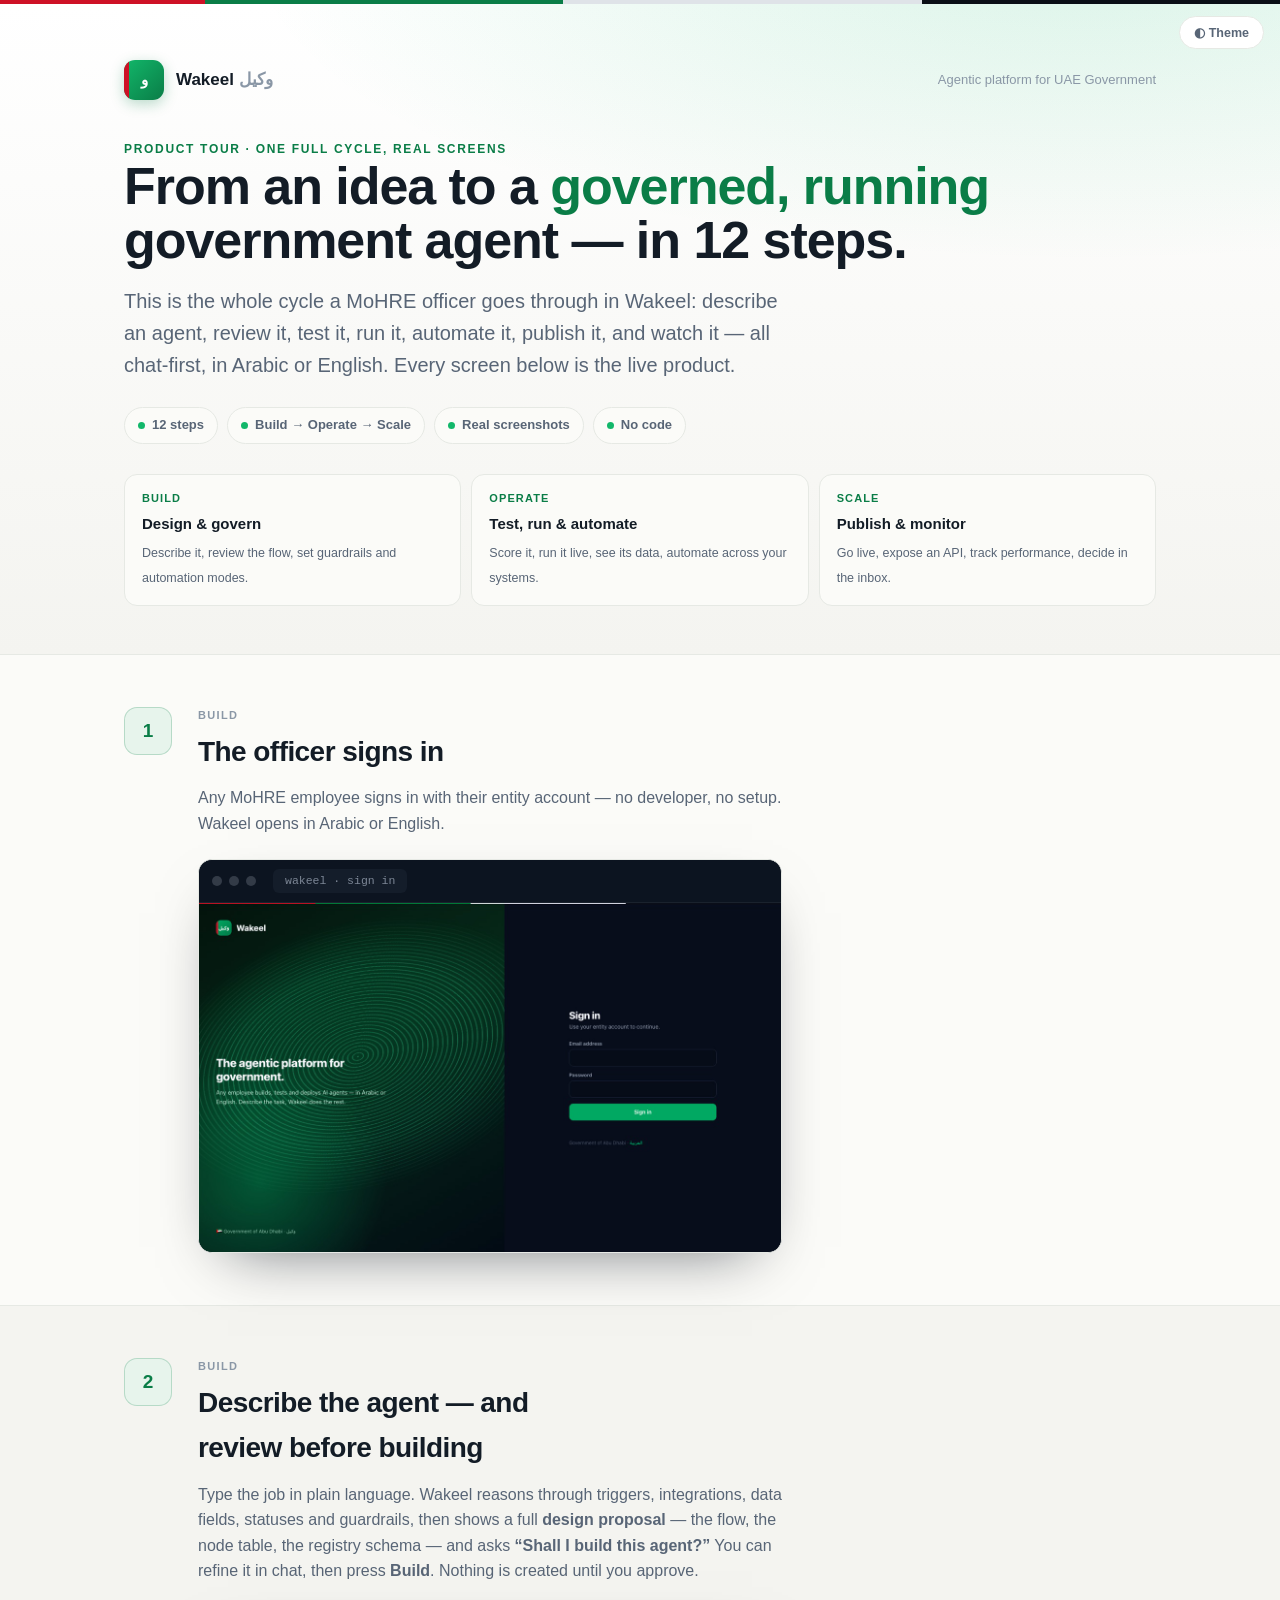
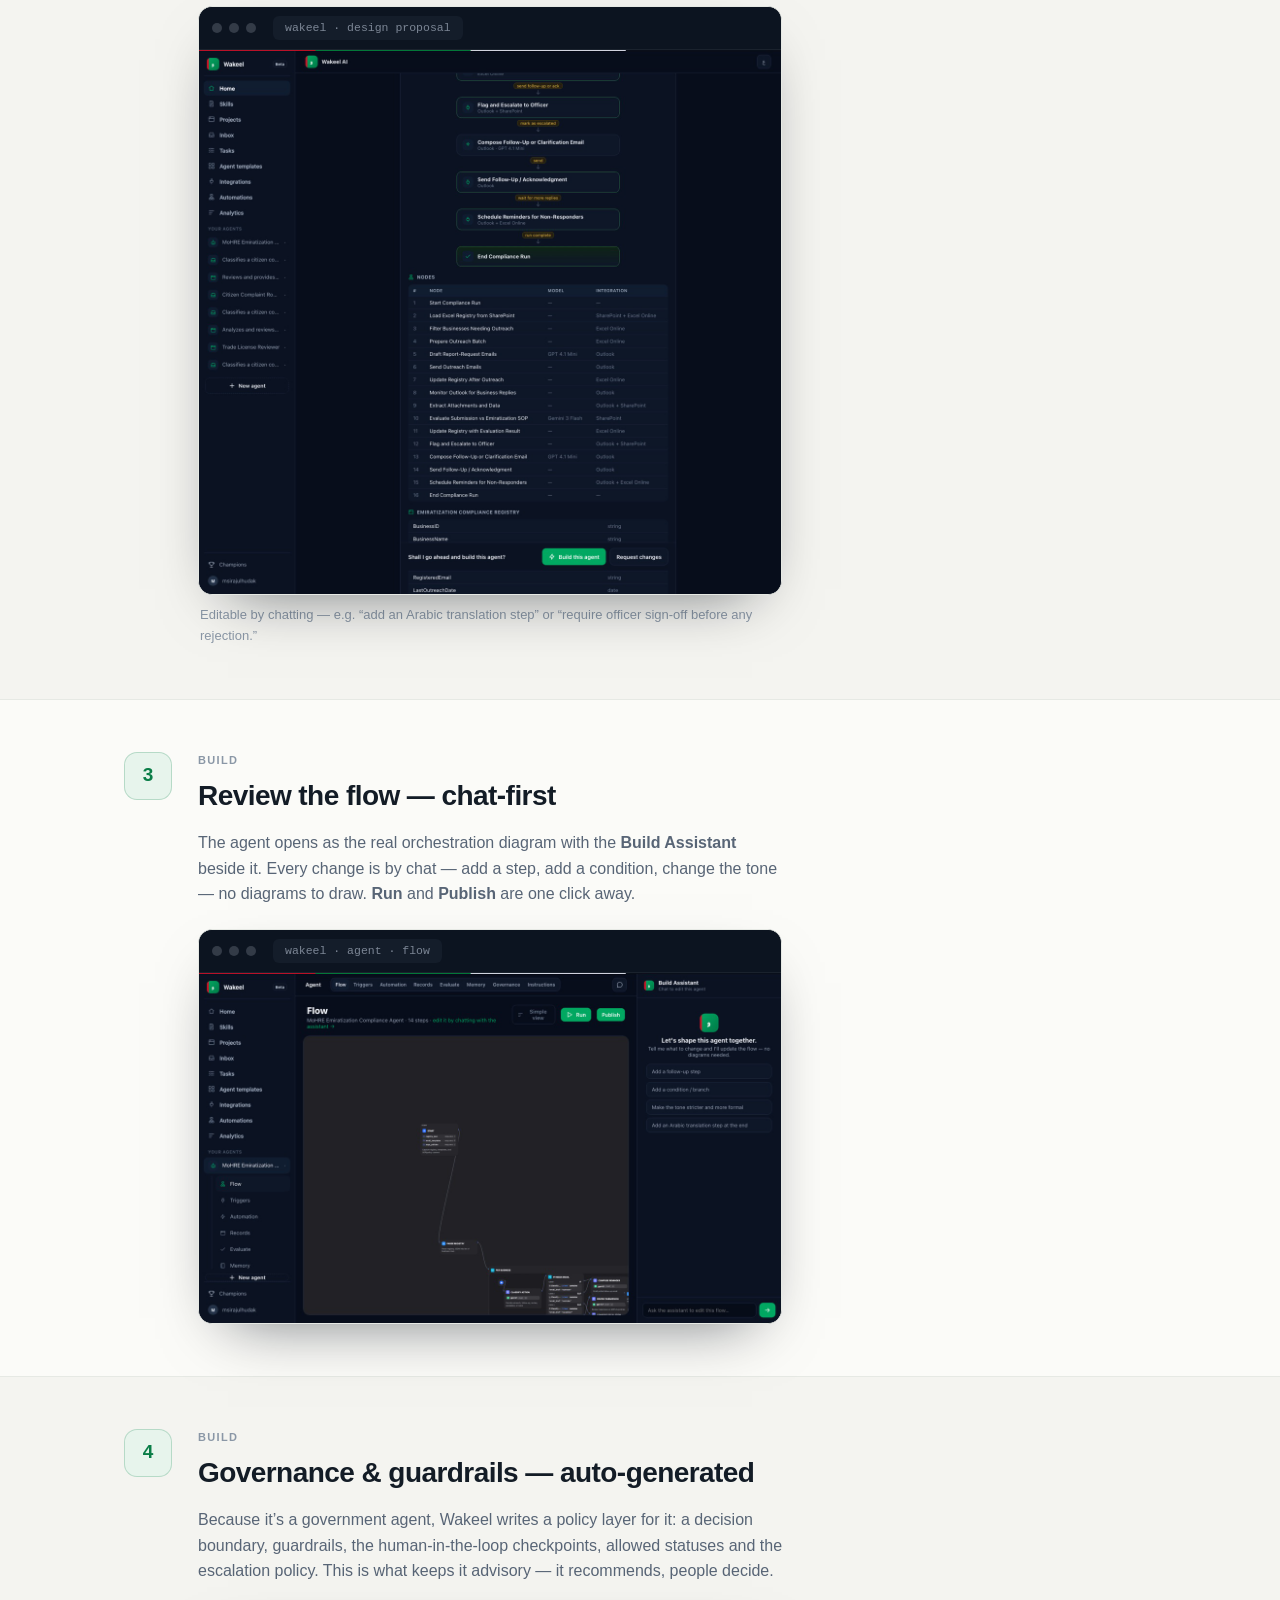
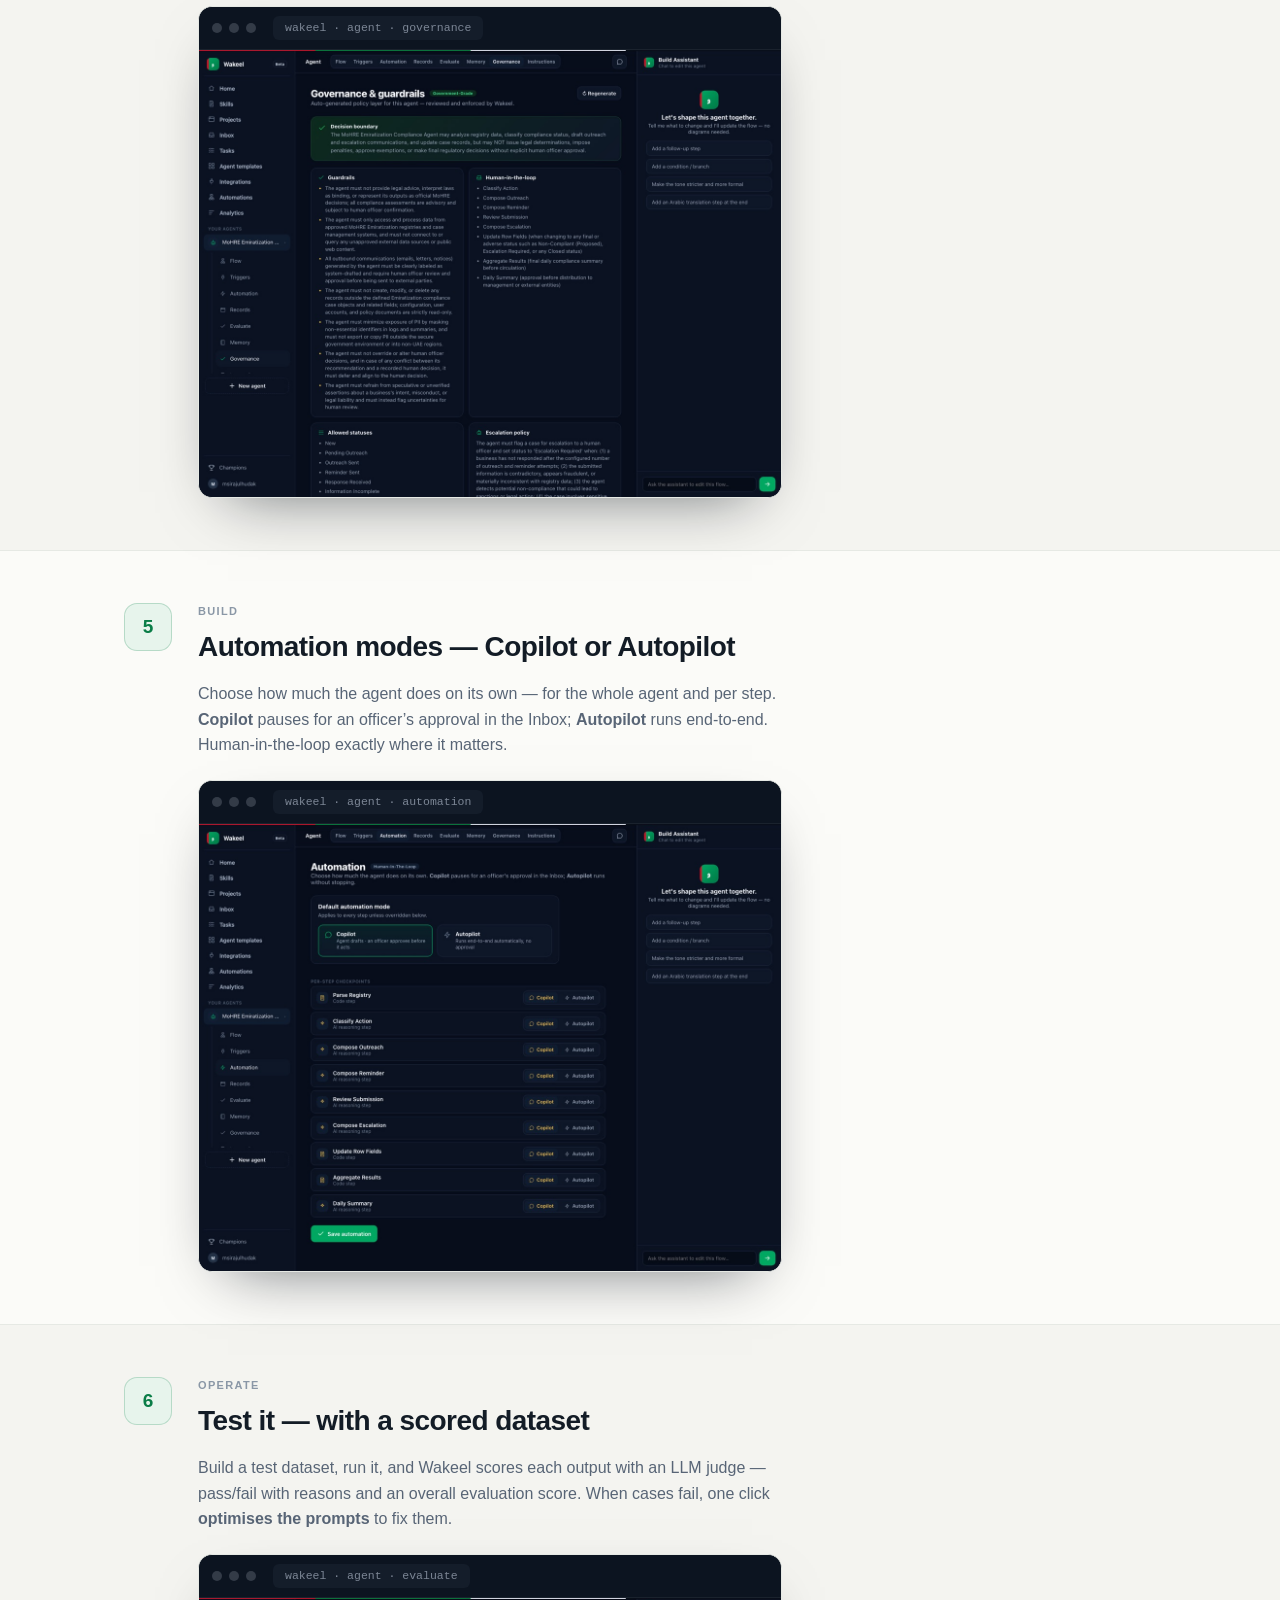
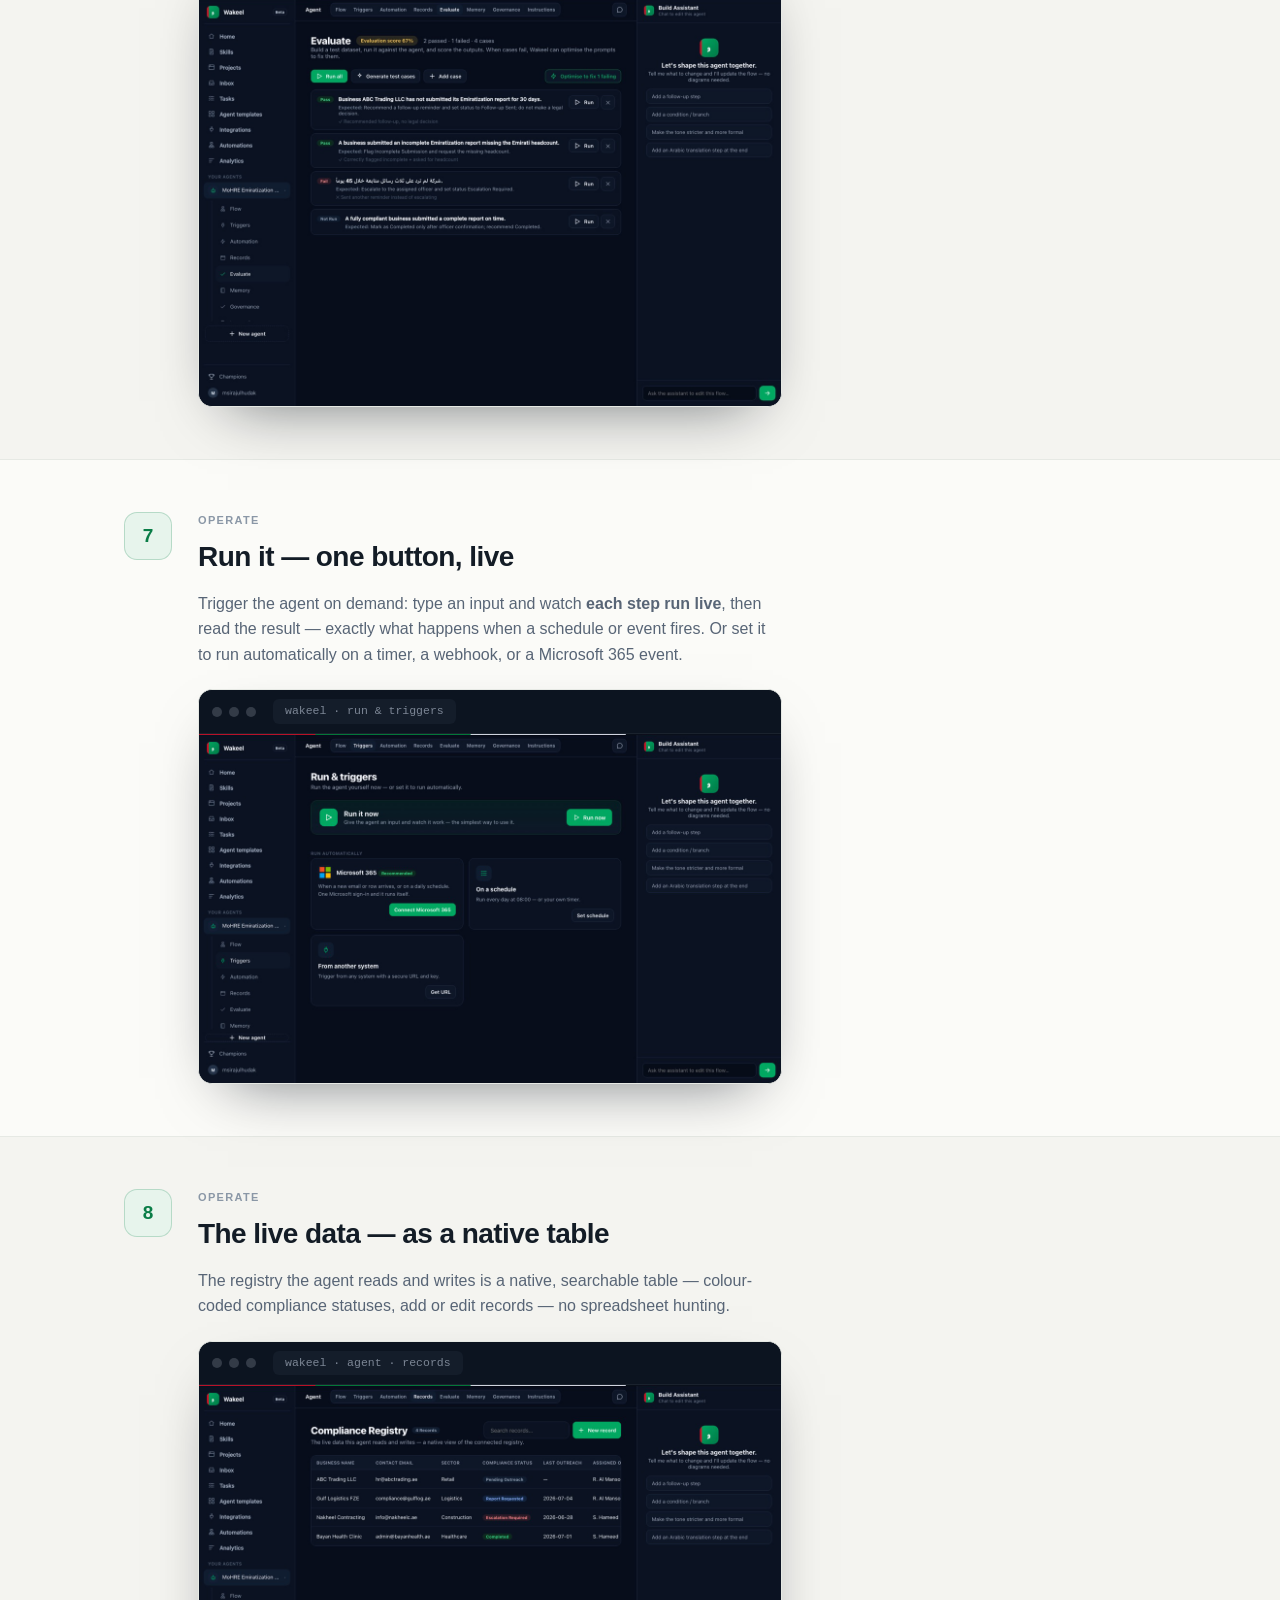
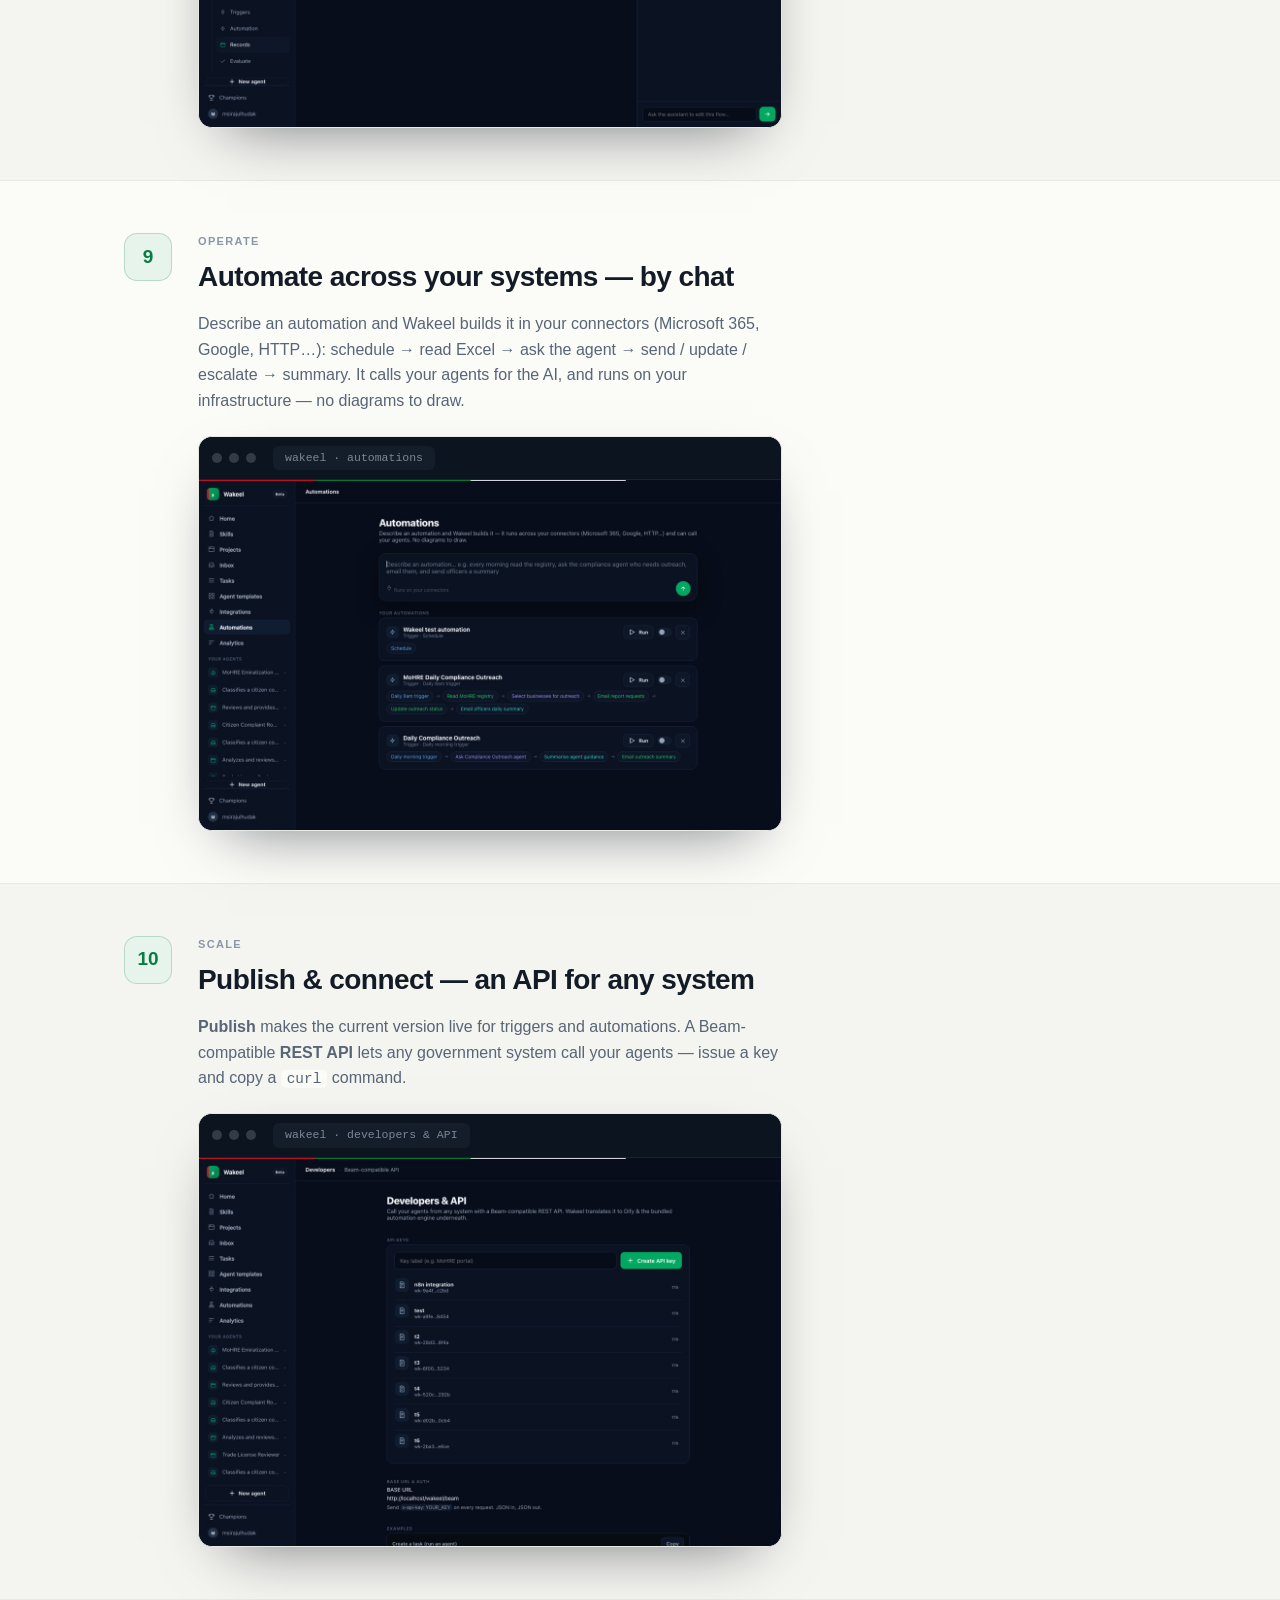
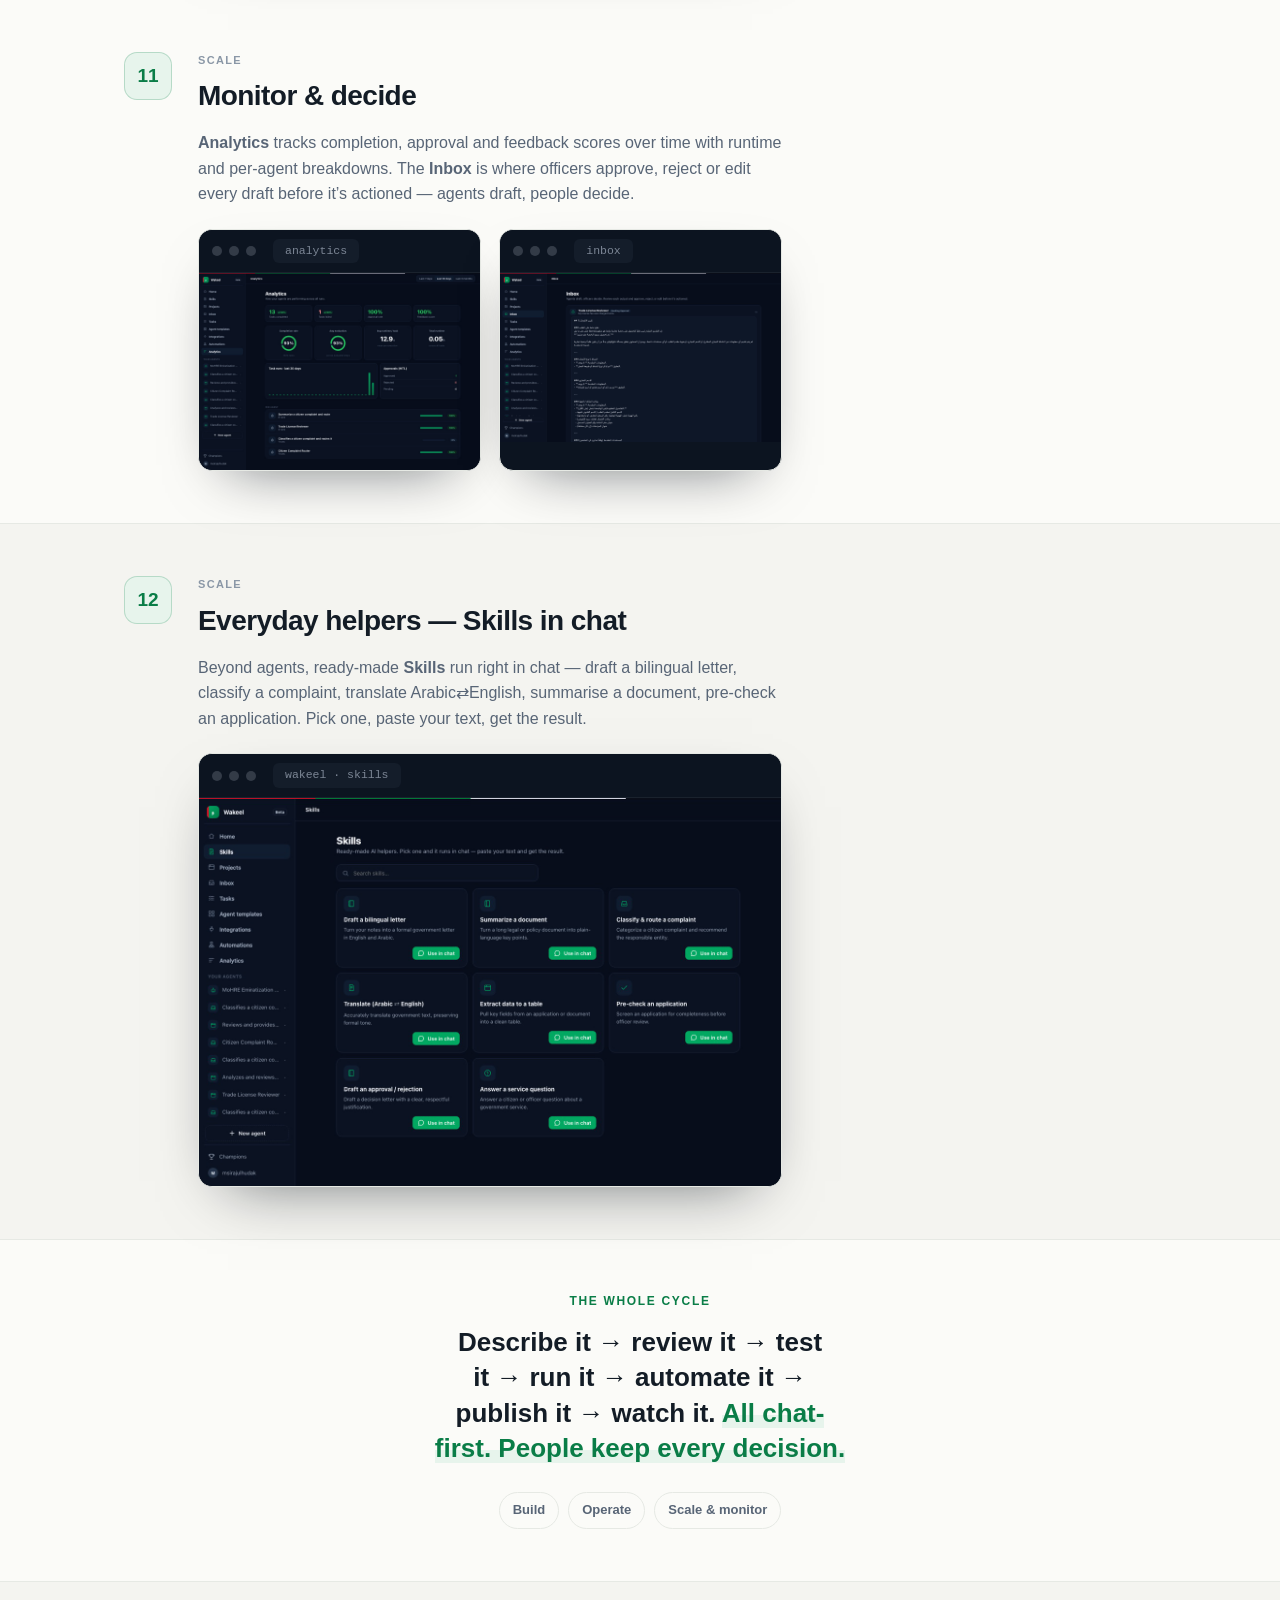
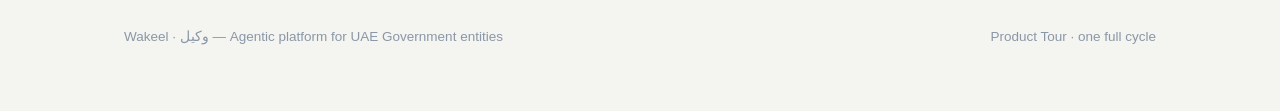
==== wakeel/static/tour.html @ 811d8d14 "Host the Product Tour in-app; drop Developers entry from profile - Product tour is now served by the" ====
<!doctype html>
<html lang="en">
<head>
<meta charset="utf-8">
<meta name="viewport" content="width=device-width,initial-scale=1">
<title>Wakeel Product Tour — one full cycle</title>
<style>
:root{
  --green:#0a7d47; --green-2:#12b76a; --green-soft:#e7f4ec; --red:#CE1126;
  --ink:#131c26; --muted:#586576; --faint:#8a97a6; --line:#e6e9e4;
  --bg:#f4f4f0; --paper:#ffffff; --panel:#fbfbf8; --shot:#0c1420;
  --maxw:1080px;
  --font:-apple-system,BlinkMacSystemFont,"Segoe UI",Roboto,Helvetica,Arial,sans-serif;
  --mono:ui-monospace,"SF Mono",Menlo,Consolas,monospace;
}
@media (prefers-color-scheme:dark){:root{
  --ink:#eef2f6; --muted:#9aa7b6; --faint:#66727f; --line:#1e2a38;
  --bg:#070c13; --paper:#0e1722; --panel:#0c141e; --green-soft:#0e2a1c;
}}
:root[data-theme="light"]{--ink:#131c26;--muted:#586576;--faint:#8a97a6;--line:#e6e9e4;--bg:#f4f4f0;--paper:#fff;--panel:#fbfbf8;--green-soft:#e7f4ec}
:root[data-theme="dark"]{--ink:#eef2f6;--muted:#9aa7b6;--faint:#66727f;--line:#1e2a38;--bg:#070c13;--paper:#0e1722;--panel:#0c141e;--green-soft:#0e2a1c}
*{box-sizing:border-box}
body{margin:0;background:var(--bg);color:var(--ink);font-family:var(--font);line-height:1.6;-webkit-font-smoothing:antialiased}
.flag{position:sticky;top:0;height:4px;display:flex;z-index:60}
.flag i{flex:1}.flag .r{background:var(--red);flex:0 0 16%}.flag .g{background:var(--green)}.flag .w{background:#dfe3e8}.flag .k{background:#0a0e16}
.wrap{max-width:var(--maxw);margin:0 auto;padding:0 24px}
h1,h2,h3{letter-spacing:-.02em;text-wrap:balance;margin:0}
.eyebrow{font-size:12px;font-weight:750;letter-spacing:.14em;text-transform:uppercase;color:var(--green)}
code{font-family:var(--mono);background:var(--panel);padding:1px 6px;border-radius:5px;font-size:.9em}

/* cover */
.cover{position:relative;overflow:hidden;background:radial-gradient(120% 90% at 85% -10%,rgba(18,183,106,.16),transparent 55%),linear-gradient(180deg,var(--paper),var(--bg));border-bottom:1px solid var(--line)}
.cover .wrap{padding:56px 24px 48px}
.brand{display:flex;align-items:center;gap:12px;margin-bottom:40px}
.mark{width:40px;height:40px;border-radius:11px;background:linear-gradient(135deg,var(--green-2),var(--green));display:grid;place-items:center;position:relative;overflow:hidden;flex:none;box-shadow:0 4px 14px rgba(10,125,71,.28)}
.mark::before{content:"";position:absolute;inset-inline-start:0;top:0;bottom:0;width:5px;background:var(--red)}
.mark span{color:#fff;font-weight:800;font-size:15px;font-family:"SF Arabic","Segoe UI",Tahoma}
.brand b{font-size:17px;font-weight:750}
.brand .by{color:var(--faint);font-size:13px;margin-inline-start:auto}
.cover h1{font-size:clamp(30px,5.4vw,52px);font-weight:820;line-height:1.04}
.cover h1 .hl{color:var(--green)}
.cover p.lead{font-size:clamp(16px,2.1vw,20px);color:var(--muted);max-width:60ch;margin:18px 0 26px}
.chips{display:flex;flex-wrap:wrap;gap:9px}
.chip{display:inline-flex;align-items:center;gap:7px;font-size:13px;font-weight:600;padding:7px 13px;border-radius:99px;background:var(--panel);border:1px solid var(--line);color:var(--muted)}
.dot{width:7px;height:7px;border-radius:50%;background:var(--green-2)}

/* phase map */
.phases{display:flex;gap:10px;flex-wrap:wrap;margin-top:30px}
.phase{flex:1 1 220px;background:var(--panel);border:1px solid var(--line);border-radius:13px;padding:15px 17px}
.phase .pn{font-size:11px;font-weight:800;letter-spacing:.1em;color:var(--green)}
.phase b{display:block;font-size:15px;margin:4px 0 3px}
.phase span{font-size:12.5px;color:var(--muted)}

/* chapters */
section.chap{padding:52px 0;border-bottom:1px solid var(--line)}
section.chap:nth-child(even){background:var(--panel)}
.chead{display:grid;grid-template-columns:56px 1fr;gap:18px;align-items:start;max-width:74ch}
.cnum{width:48px;height:48px;border-radius:13px;background:var(--green-soft);color:var(--green);border:1px solid color-mix(in srgb,var(--green) 22%,transparent);display:grid;place-items:center;font-weight:800;font-size:19px;font-variant-numeric:tabular-nums}
.chead .pe{font-size:11px;font-weight:750;letter-spacing:.12em;text-transform:uppercase;color:var(--faint)}
.chead h2{font-size:clamp(21px,3vw,28px);font-weight:800;margin-top:5px}
.chead p{color:var(--muted);font-size:16px;margin:11px 0 0}
.shot{margin-top:22px;border-radius:14px;overflow:hidden;border:1px solid var(--line);background:var(--shot);box-shadow:0 24px 60px -30px rgba(4,10,20,.6)}
.shot .chrome{display:flex;align-items:center;gap:7px;padding:9px 13px;background:#0c1420;border-bottom:1px solid rgba(255,255,255,.06)}
.shot .chrome i{width:10px;height:10px;border-radius:50%;background:#333b47}
.shot .chrome .u{margin-inline-start:10px;font-family:var(--mono);font-size:11.5px;color:#7c8695;background:#141d2a;border-radius:6px;padding:3px 12px}
.shot img{display:block;width:100%;height:auto}
.cap{font-size:13px;color:var(--faint);margin-top:10px;padding-inline-start:2px}
.grid2{display:grid;grid-template-columns:1fr 1fr;gap:18px}
@media(max-width:820px){.grid2{grid-template-columns:1fr}.chead{grid-template-columns:40px 1fr;gap:13px}.cnum{width:38px;height:38px;font-size:16px}}

/* close */
.pull{font-size:clamp(20px,2.8vw,26px);font-weight:750;line-height:1.35;max-width:30ch;text-wrap:balance}
.pull .hl{color:var(--green);box-shadow:inset 0 -.5em 0 var(--green-soft)}
footer{padding:44px 0 64px;color:var(--faint);font-size:13.5px}
footer .wrap{display:flex;flex-wrap:wrap;gap:14px;align-items:center;justify-content:space-between}
.themetoggle{position:fixed;top:16px;inset-inline-end:16px;z-index:70;background:var(--paper);border:1px solid var(--line);color:var(--muted);border-radius:99px;padding:8px 14px;font-size:12.5px;font-weight:650;cursor:pointer}
.themetoggle:hover{color:var(--ink)}
@media(prefers-reduced-motion:no-preference){.chead,.shot{animation:rise .5s both}}
@keyframes rise{from{opacity:0;transform:translateY(10px)}to{opacity:1;transform:none}}
</style>
</head>
<body>


<div class="flag"><i class="r"></i><i class="g"></i><i class="w"></i><i class="k"></i></div>
<button class="themetoggle" id="tt">◐ Theme</button>

<header class="cover"><div class="wrap">
  <div class="brand"><div class="mark"><span>و</span></div><b>Wakeel <span style="color:var(--faint);font-weight:600">وكيل</span></b><span class="by">Agentic platform for UAE Government</span></div>
  <div class="eyebrow">Product Tour · one full cycle, real screens</div>
  <h1>From an idea to a <span class="hl">governed, running</span> government agent — in 12 steps.</h1>
  <p class="lead">This is the whole cycle a MoHRE officer goes through in Wakeel: describe an agent, review it, test it, run it, automate it, publish it, and watch it — all chat-first, in Arabic or English. Every screen below is the live product.</p>
  <div class="chips"><span class="chip"><span class="dot"></span> 12 steps</span><span class="chip"><span class="dot"></span> Build → Operate → Scale</span><span class="chip"><span class="dot"></span> Real screenshots</span><span class="chip"><span class="dot"></span> No code</span></div>
  <div class="phases">
    <div class="phase"><div class="pn">BUILD</div><b>Design &amp; govern</b><span>Describe it, review the flow, set guardrails and automation modes.</span></div>
    <div class="phase"><div class="pn">OPERATE</div><b>Test, run &amp; automate</b><span>Score it, run it live, see its data, automate across your systems.</span></div>
    <div class="phase"><div class="pn">SCALE</div><b>Publish &amp; monitor</b><span>Go live, expose an API, track performance, decide in the inbox.</span></div>
  </div>
</div></header>

<!-- chapters -->
<section class="chap"><div class="wrap"><div class="chead"><div class="cnum">1</div><div>
  <div class="pe">Build</div><h2>The officer signs in</h2>
  <p>Any MoHRE employee signs in with their entity account — no developer, no setup. Wakeel opens in Arabic or English.</p>
  <div class="shot"><div class="chrome"><i></i><i></i><i></i><span class="u">wakeel · sign in</span></div><img src="[data-uri]" alt="Sign in"></div>
</div></div></div></section>

<section class="chap"><div class="wrap"><div class="chead"><div class="cnum">2</div><div>
  <div class="pe">Build</div><h2>Describe the agent — and review before building</h2>
  <p>Type the job in plain language. Wakeel reasons through triggers, integrations, data fields, statuses and guardrails, then shows a full <b>design proposal</b> — the flow, the node table, the registry schema — and asks <b>“Shall I build this agent?”</b> You can refine it in chat, then press <b>Build</b>. Nothing is created until you approve.</p>
  <div class="shot"><div class="chrome"><i></i><i></i><i></i><span class="u">wakeel · design proposal</span></div><img src="[data-uri]" alt="Design proposal"></div>
  <div class="cap">Editable by chatting — e.g. “add an Arabic translation step” or “require officer sign-off before any rejection.”</div>
</div></div></div></section>

<section class="chap"><div class="wrap"><div class="chead"><div class="cnum">3</div><div>
  <div class="pe">Build</div><h2>Review the flow — chat-first</h2>
  <p>The agent opens as the real orchestration diagram with the <b>Build Assistant</b> beside it. Every change is by chat — add a step, add a condition, change the tone — no diagrams to draw. <b>Run</b> and <b>Publish</b> are one click away.</p>
  <div class="shot"><div class="chrome"><i></i><i></i><i></i><span class="u">wakeel · agent · flow</span></div><img src="[data-uri]" alt="Flow with assistant"></div>
</div></div></div></section>

<section class="chap"><div class="wrap"><div class="chead"><div class="cnum">4</div><div>
  <div class="pe">Build</div><h2>Governance &amp; guardrails — auto-generated</h2>
  <p>Because it’s a government agent, Wakeel writes a policy layer for it: a decision boundary, guardrails, the human-in-the-loop checkpoints, allowed statuses and the escalation policy. This is what keeps it advisory — it recommends, people decide.</p>
  <div class="shot"><div class="chrome"><i></i><i></i><i></i><span class="u">wakeel · agent · governance</span></div><img src="[data-uri]" alt="Governance"></div>
</div></div></div></section>

<section class="chap"><div class="wrap"><div class="chead"><div class="cnum">5</div><div>
  <div class="pe">Build</div><h2>Automation modes — Copilot or Autopilot</h2>
  <p>Choose how much the agent does on its own — for the whole agent and per step. <b>Copilot</b> pauses for an officer’s approval in the Inbox; <b>Autopilot</b> runs end-to-end. Human-in-the-loop exactly where it matters.</p>
  <div class="shot"><div class="chrome"><i></i><i></i><i></i><span class="u">wakeel · agent · automation</span></div><img src="[data-uri]" alt="Automation modes"></div>
</div></div></div></section>

<section class="chap"><div class="wrap"><div class="chead"><div class="cnum">6</div><div>
  <div class="pe">Operate</div><h2>Test it — with a scored dataset</h2>
  <p>Build a test dataset, run it, and Wakeel scores each output with an LLM judge — pass/fail with reasons and an overall evaluation score. When cases fail, one click <b>optimises the prompts</b> to fix them.</p>
  <div class="shot"><div class="chrome"><i></i><i></i><i></i><span class="u">wakeel · agent · evaluate</span></div><img src="[data-uri]" alt="Evaluate"></div>
</div></div></div></section>

<section class="chap"><div class="wrap"><div class="chead"><div class="cnum">7</div><div>
  <div class="pe">Operate</div><h2>Run it — one button, live</h2>
  <p>Trigger the agent on demand: type an input and watch <b>each step run live</b>, then read the result — exactly what happens when a schedule or event fires. Or set it to run automatically on a timer, a webhook, or a Microsoft 365 event.</p>
  <div class="shot"><div class="chrome"><i></i><i></i><i></i><span class="u">wakeel · run &amp; triggers</span></div><img src="[data-uri]" alt="Run & triggers"></div>
</div></div></div></section>

<section class="chap"><div class="wrap"><div class="chead"><div class="cnum">8</div><div>
  <div class="pe">Operate</div><h2>The live data — as a native table</h2>
  <p>The registry the agent reads and writes is a native, searchable table — colour-coded compliance statuses, add or edit records — no spreadsheet hunting.</p>
  <div class="shot"><div class="chrome"><i></i><i></i><i></i><span class="u">wakeel · agent · records</span></div><img src="[data-uri]" alt="Records"></div>
</div></div></div></section>

<section class="chap"><div class="wrap"><div class="chead"><div class="cnum">9</div><div>
  <div class="pe">Operate</div><h2>Automate across your systems — by chat</h2>
  <p>Describe an automation and Wakeel builds it in your connectors (Microsoft 365, Google, HTTP…): schedule → read Excel → ask the agent → send / update / escalate → summary. It calls your agents for the AI, and runs on your infrastructure — no diagrams to draw.</p>
  <div class="shot"><div class="chrome"><i></i><i></i><i></i><span class="u">wakeel · automations</span></div><img src="[data-uri]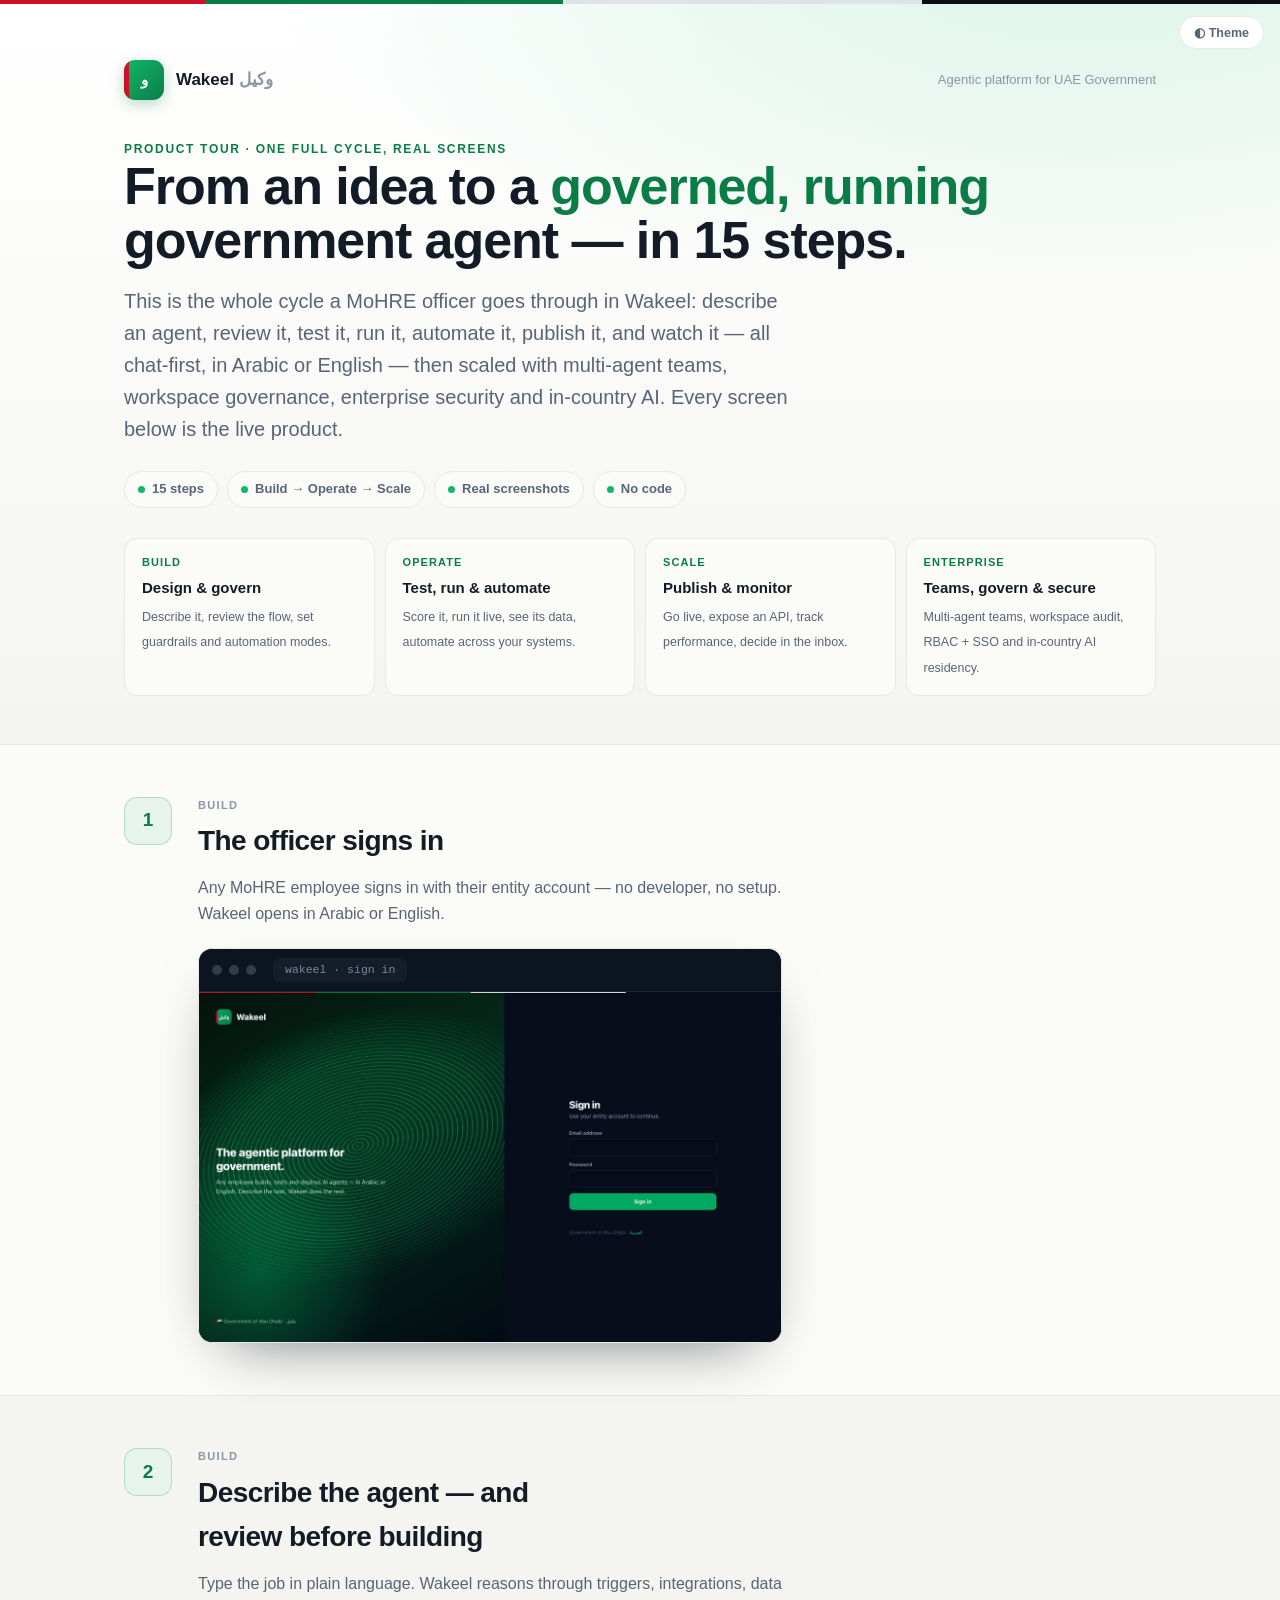
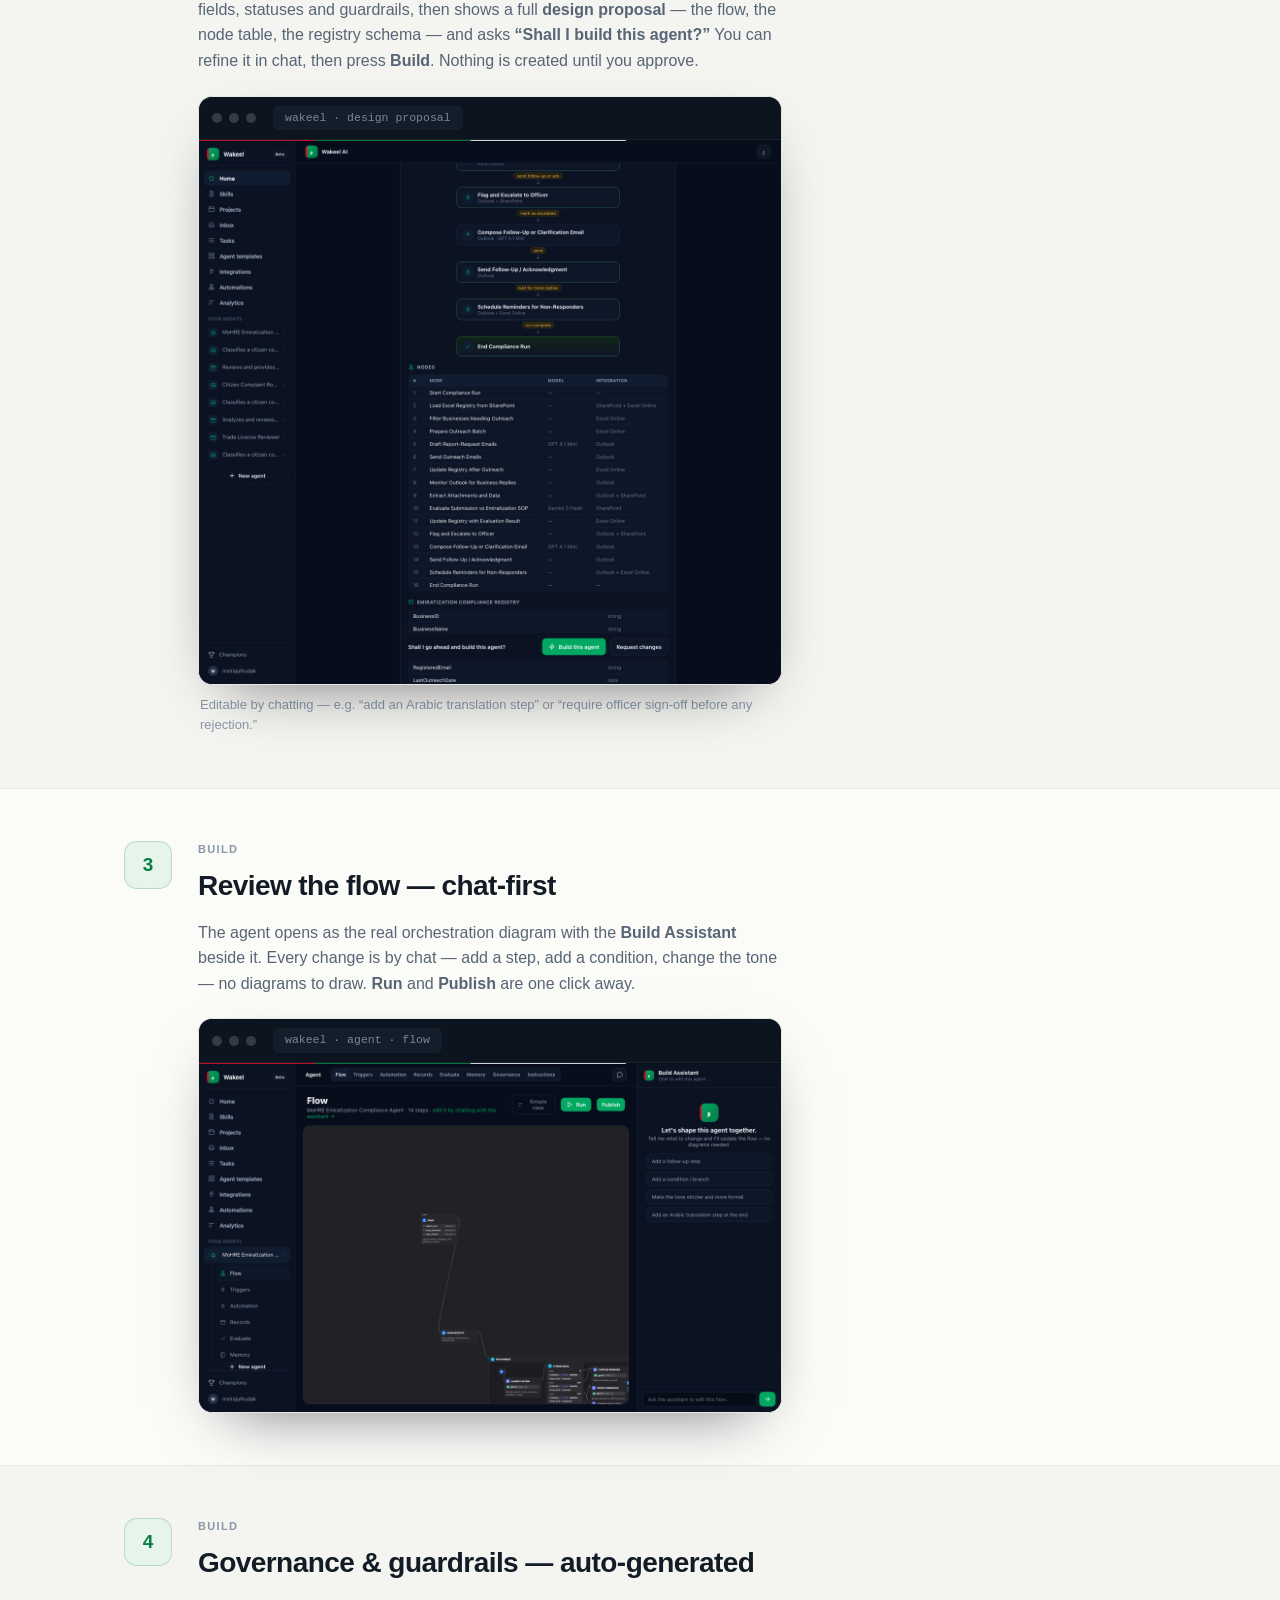
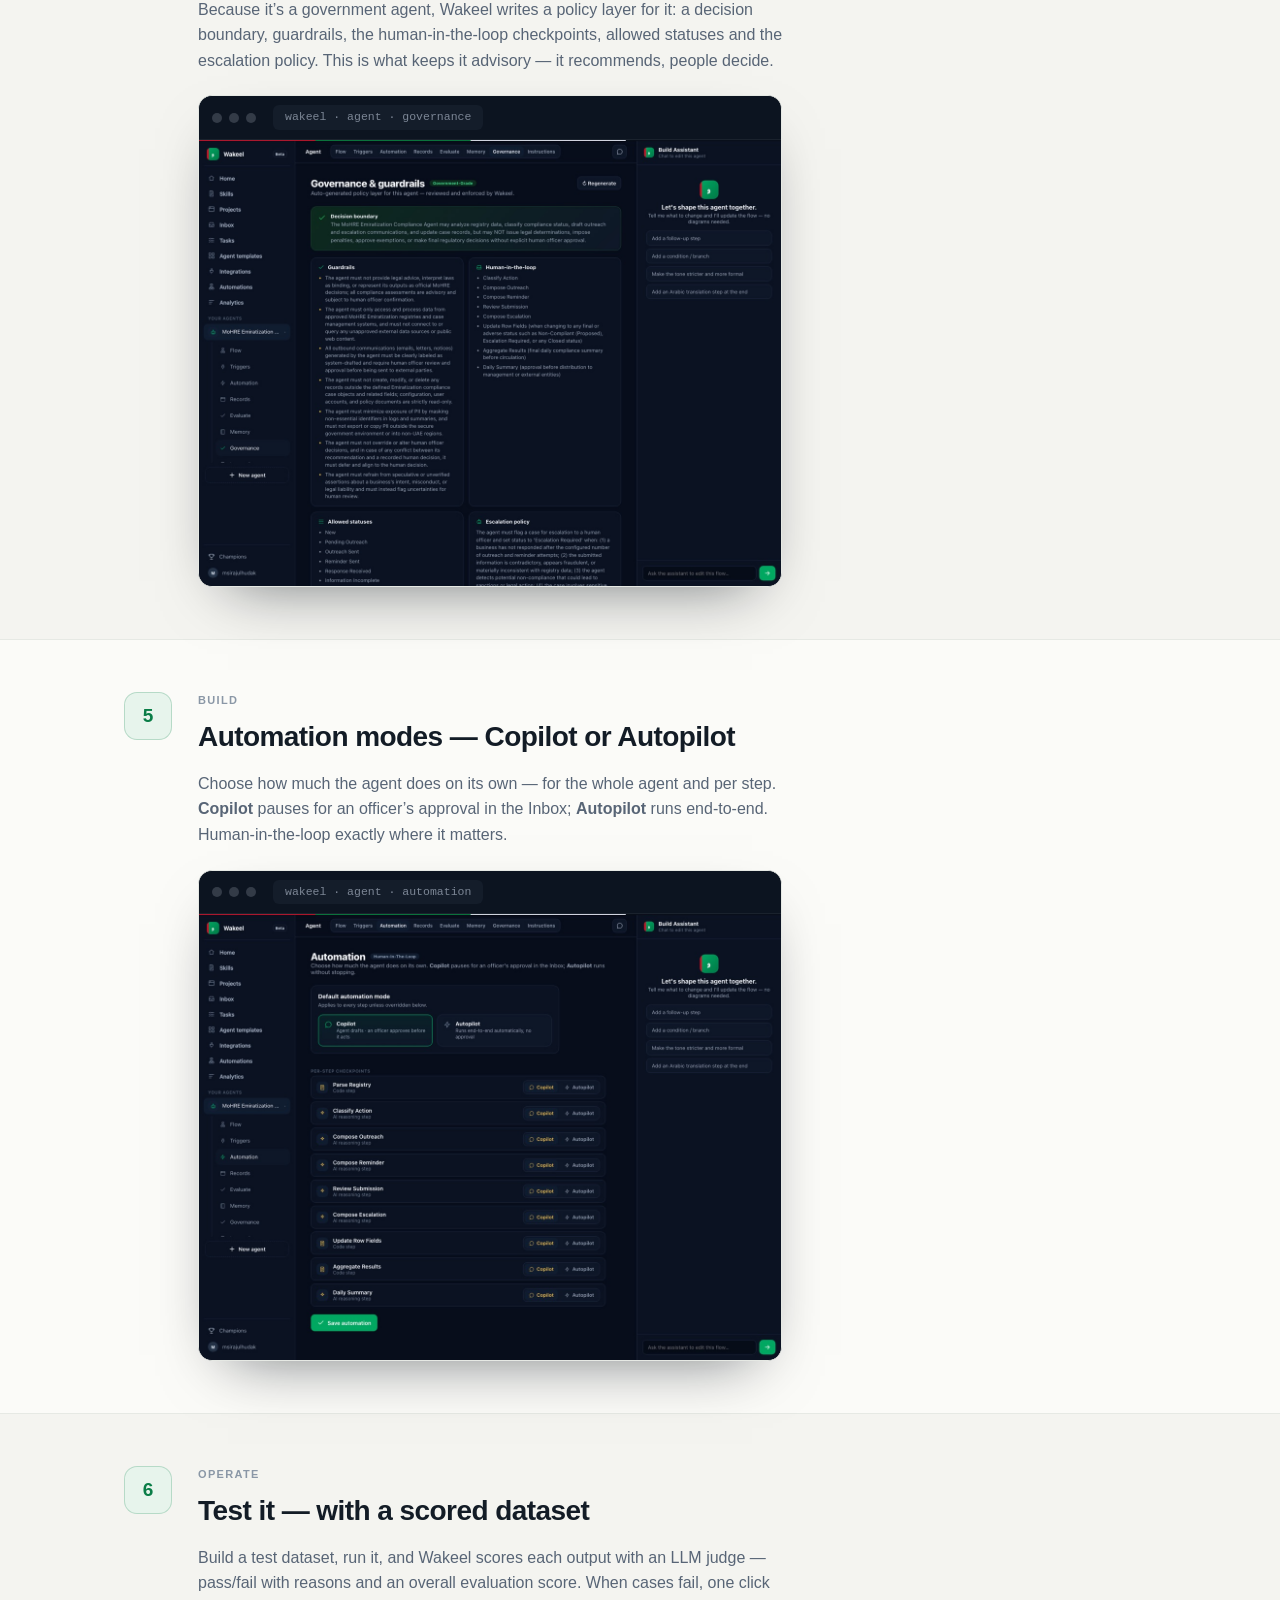
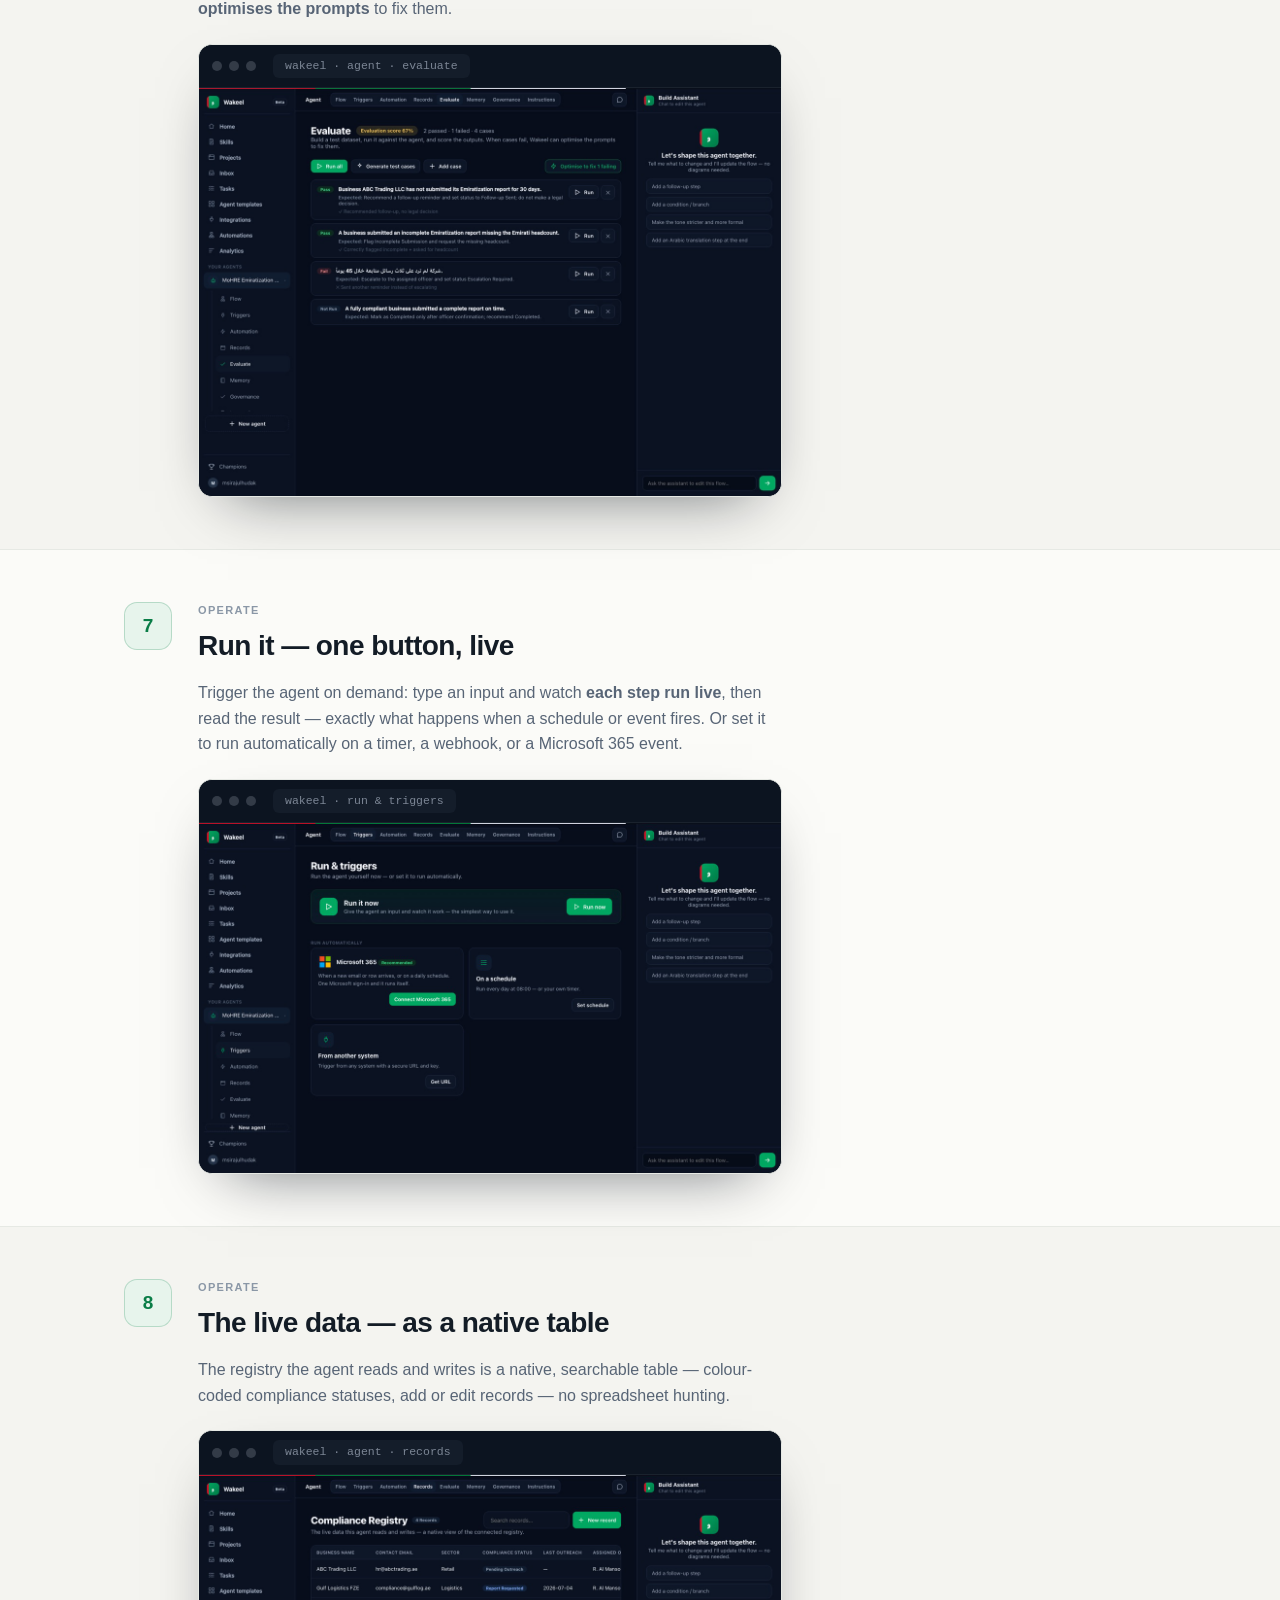
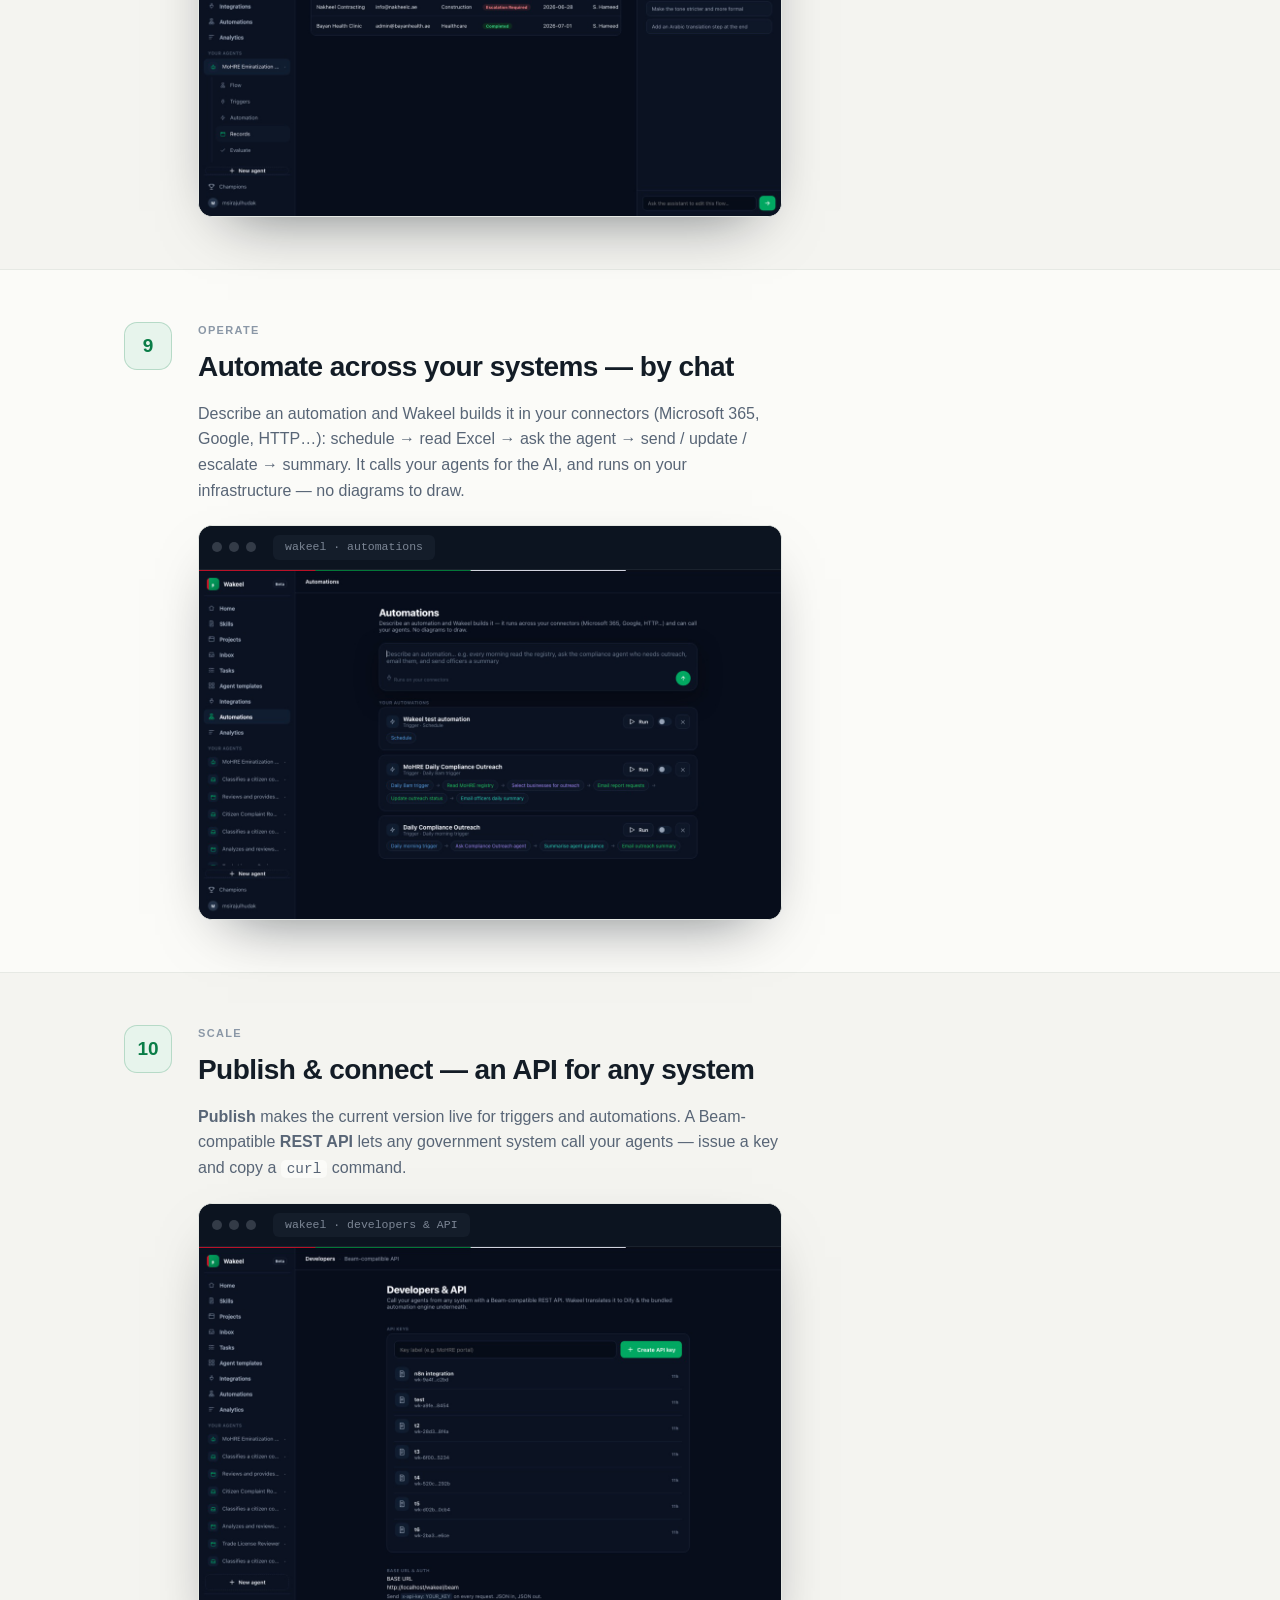
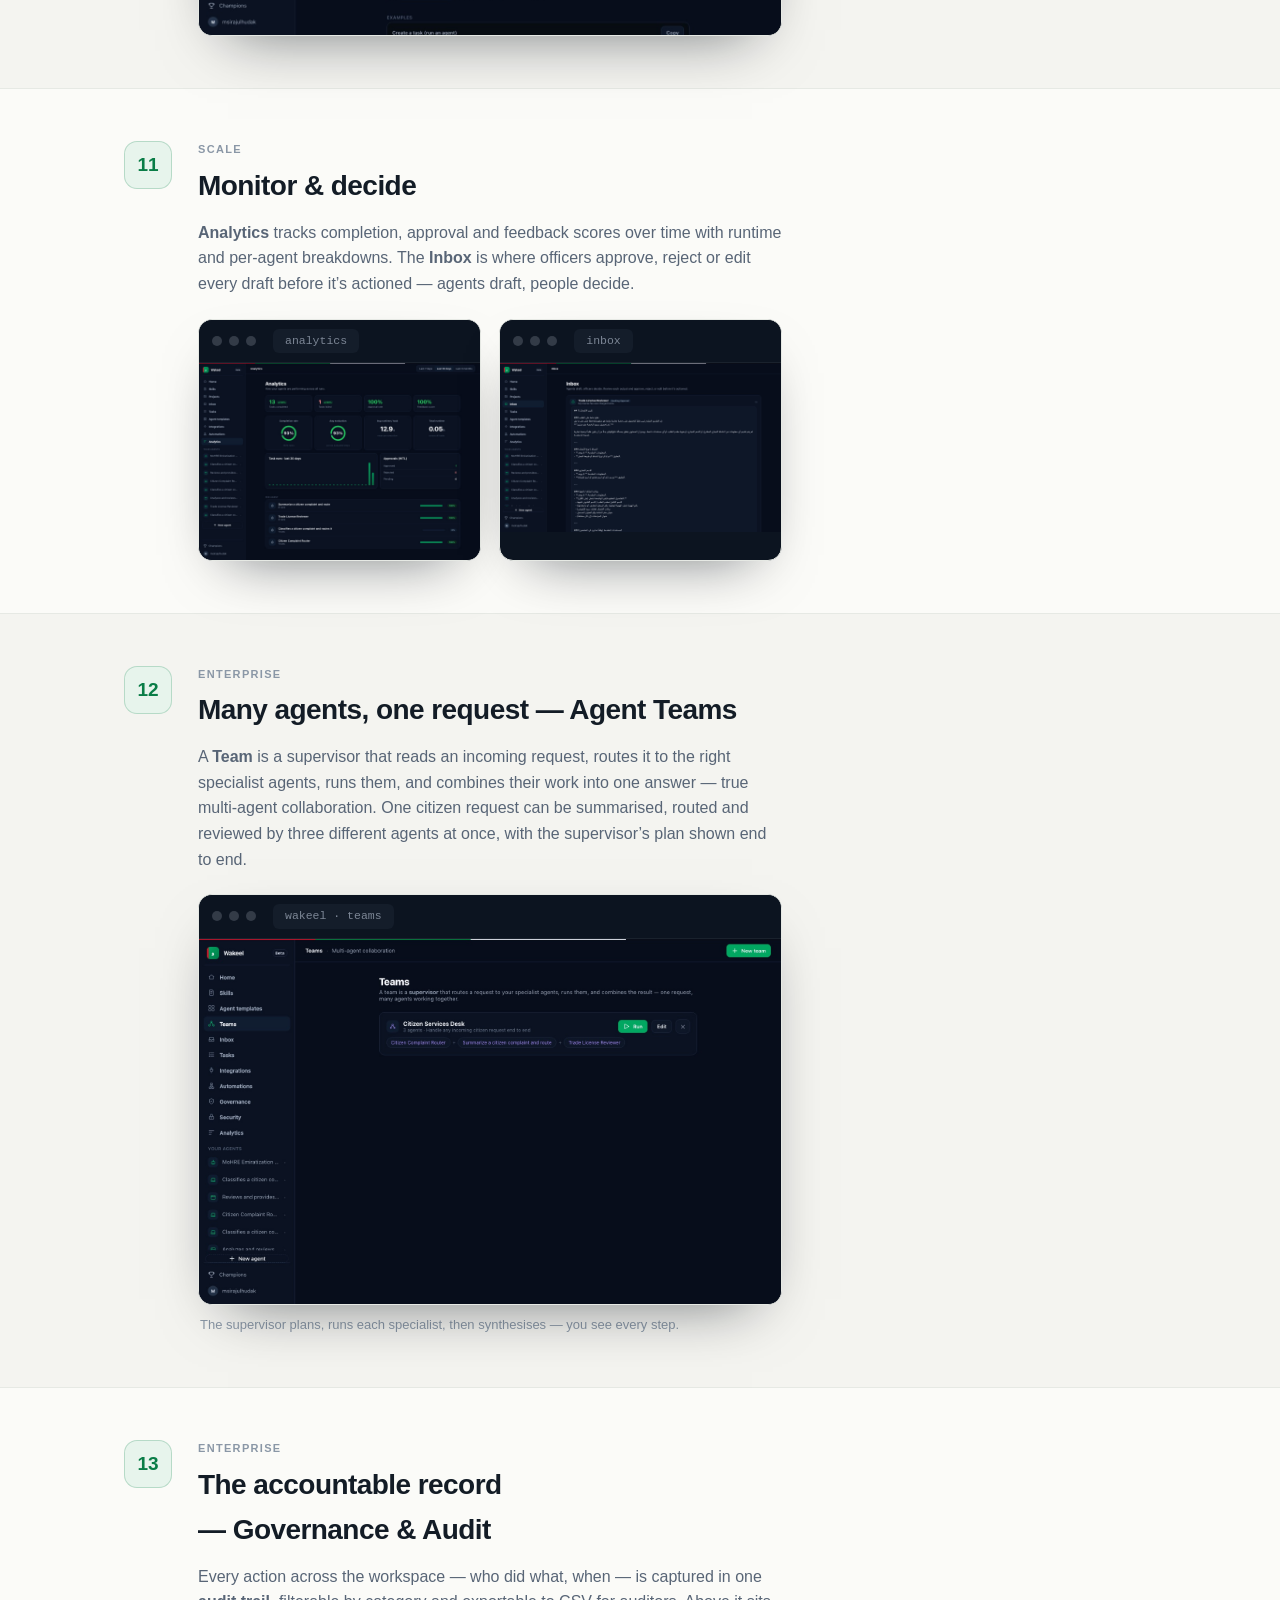
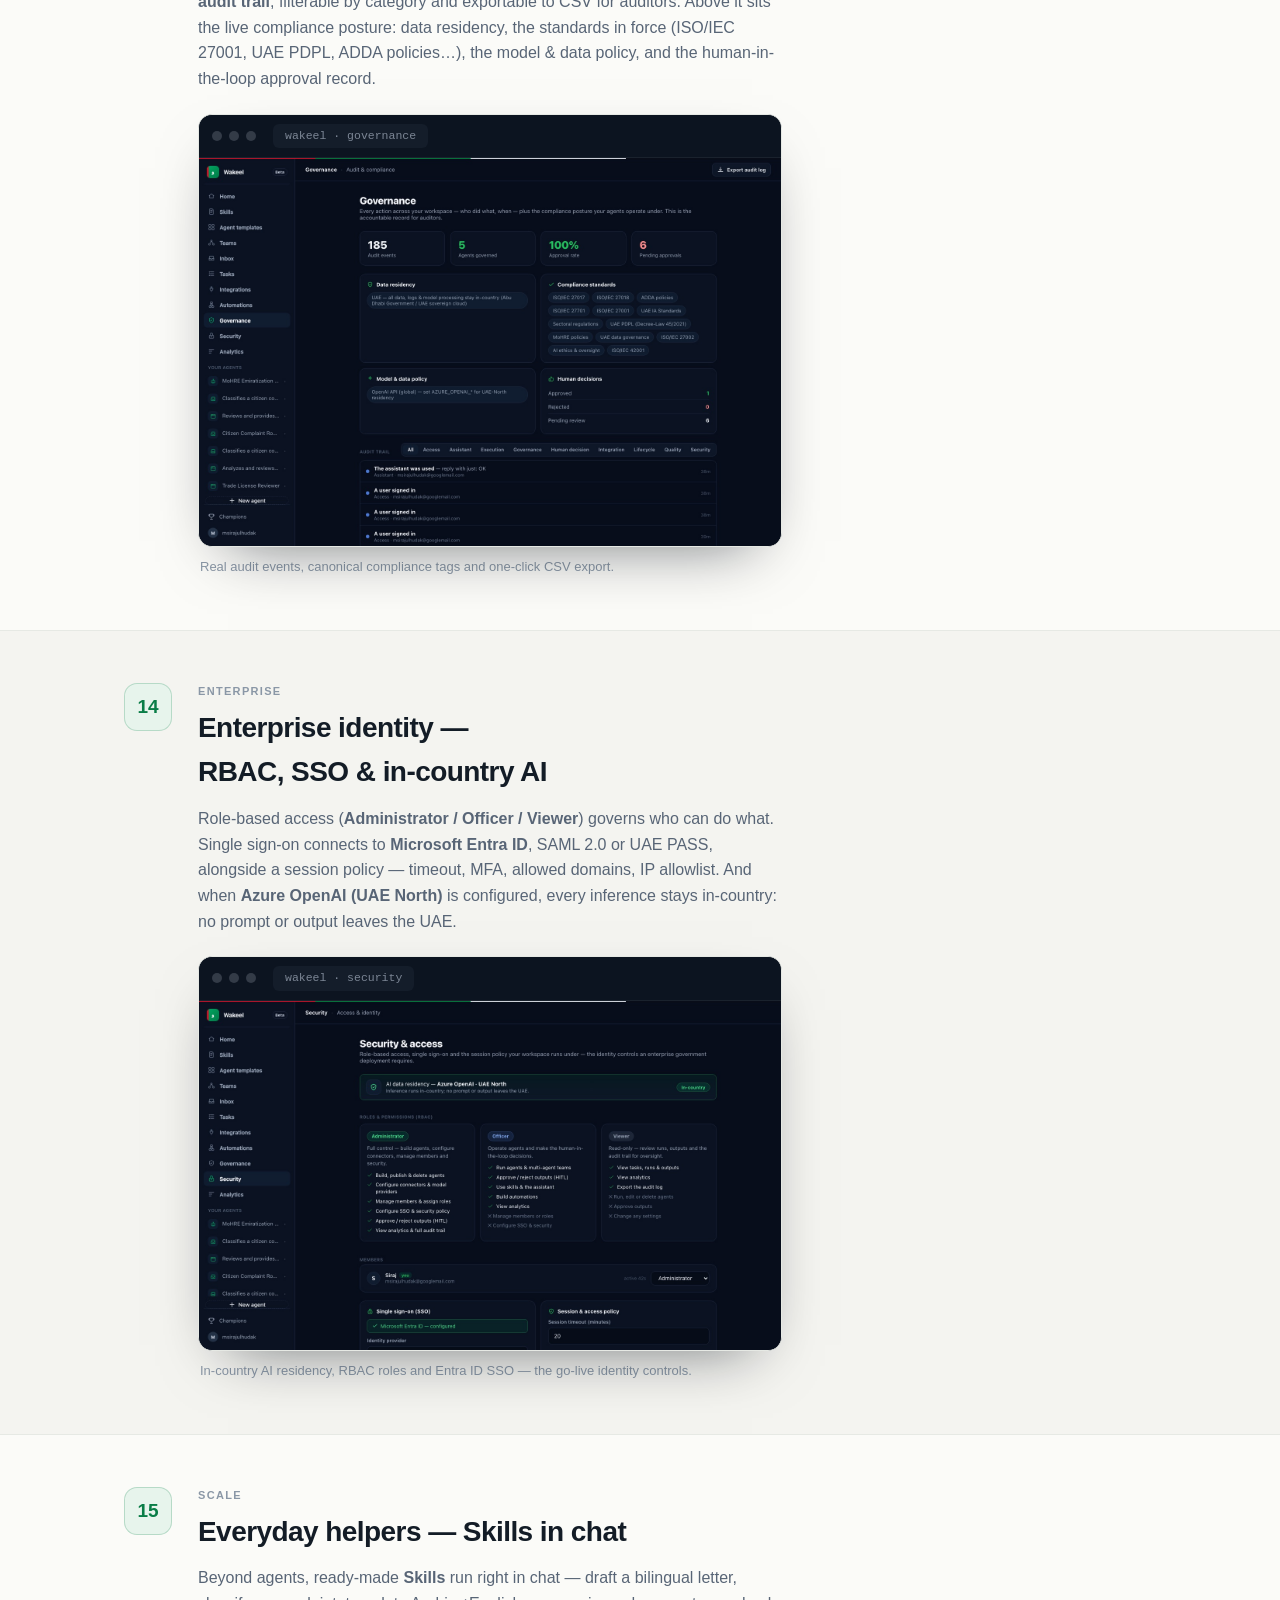
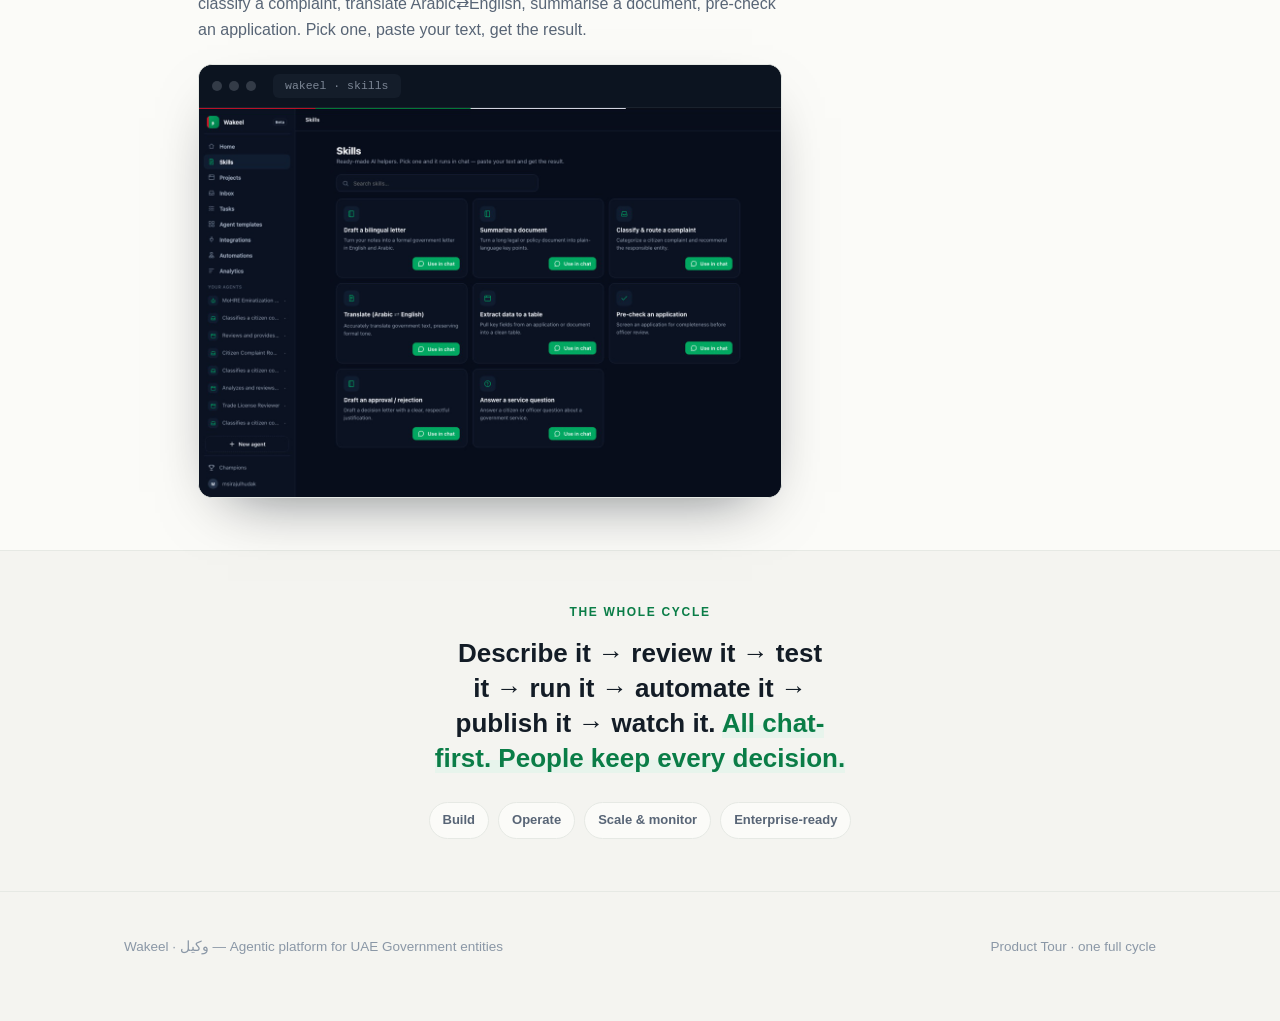
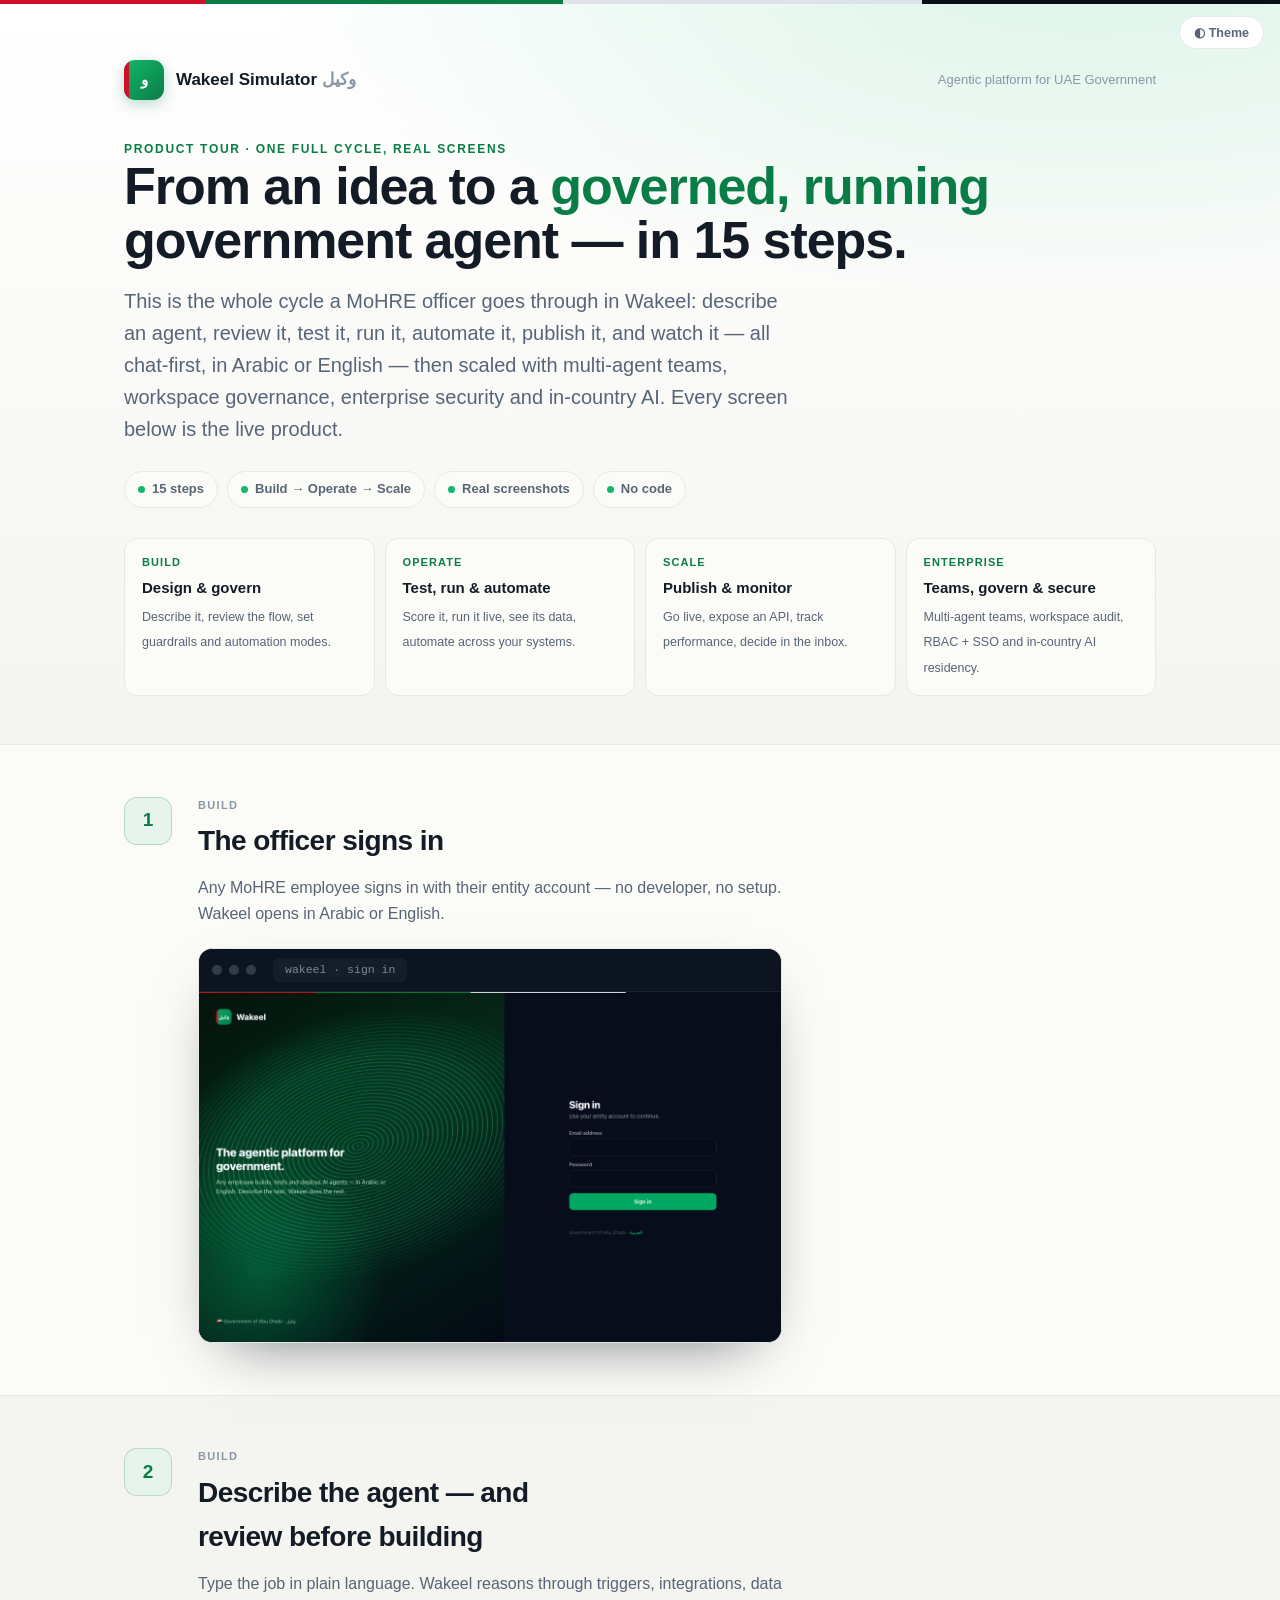
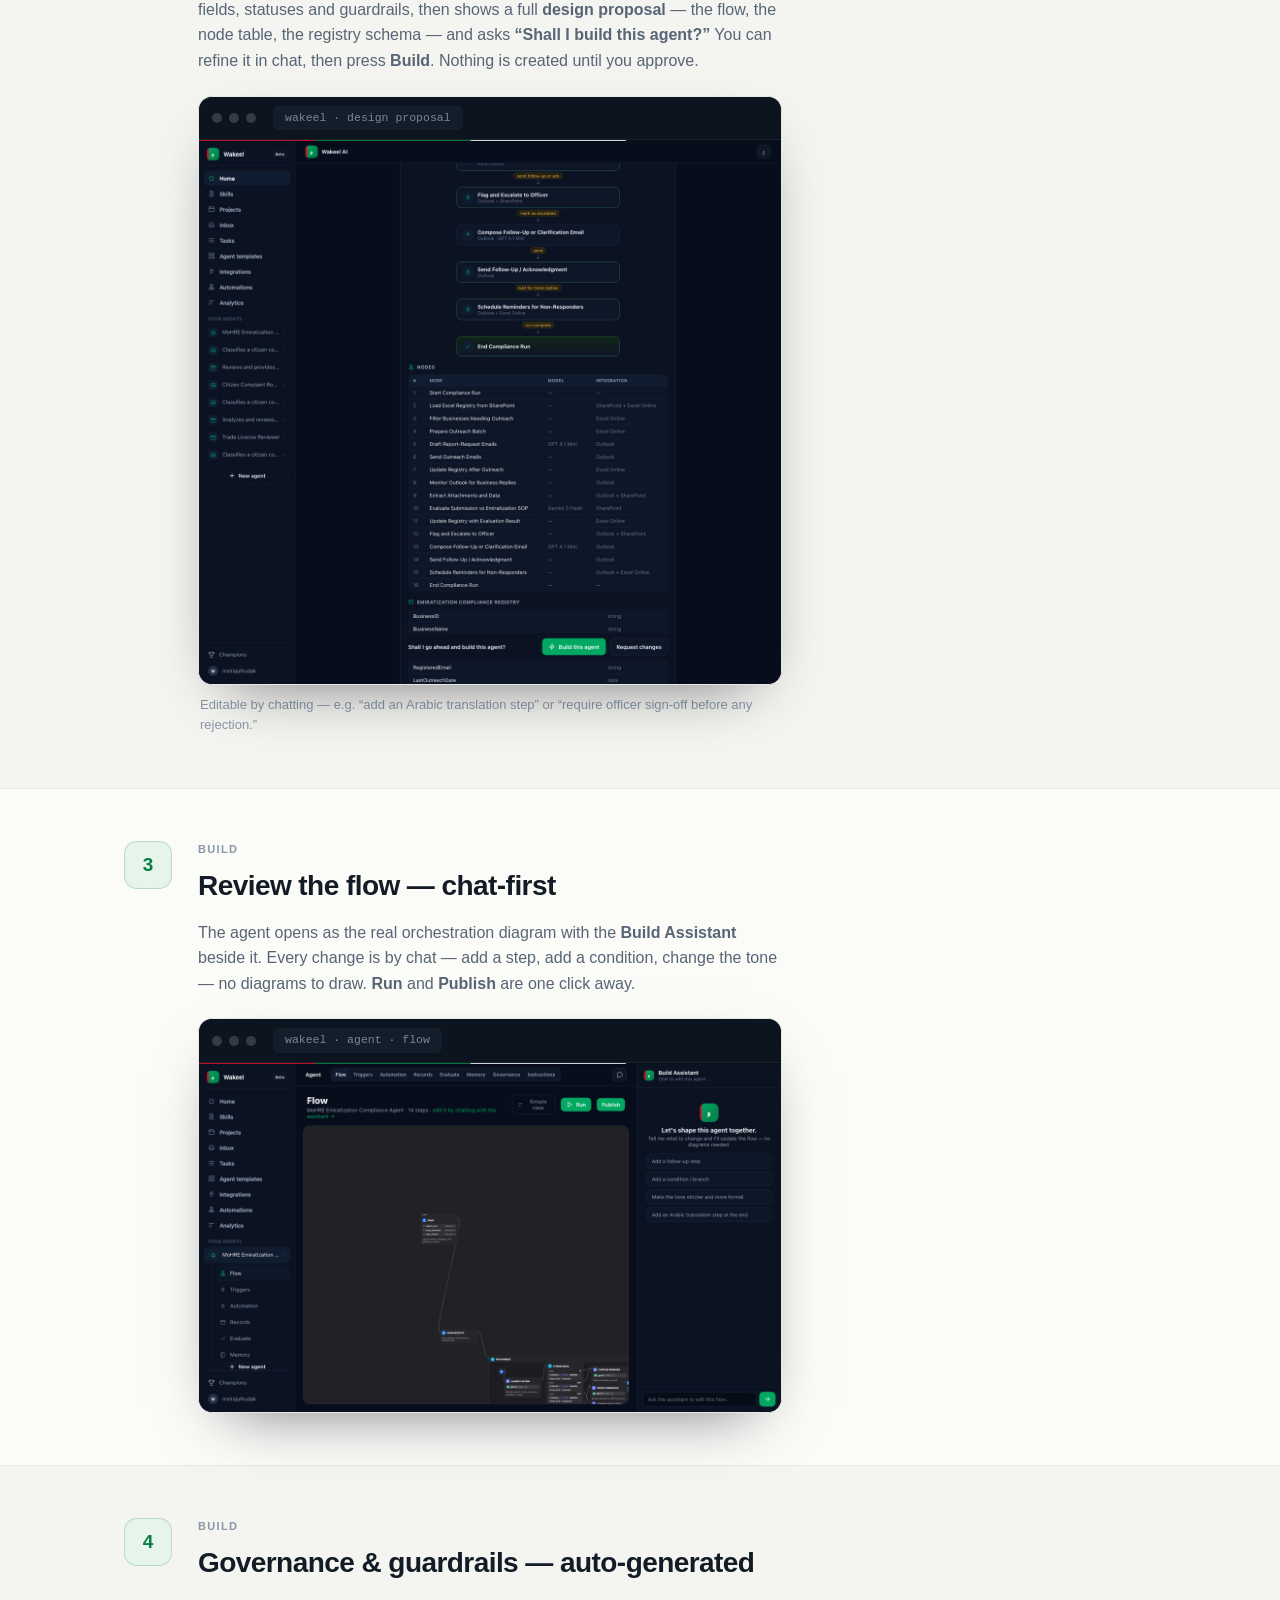
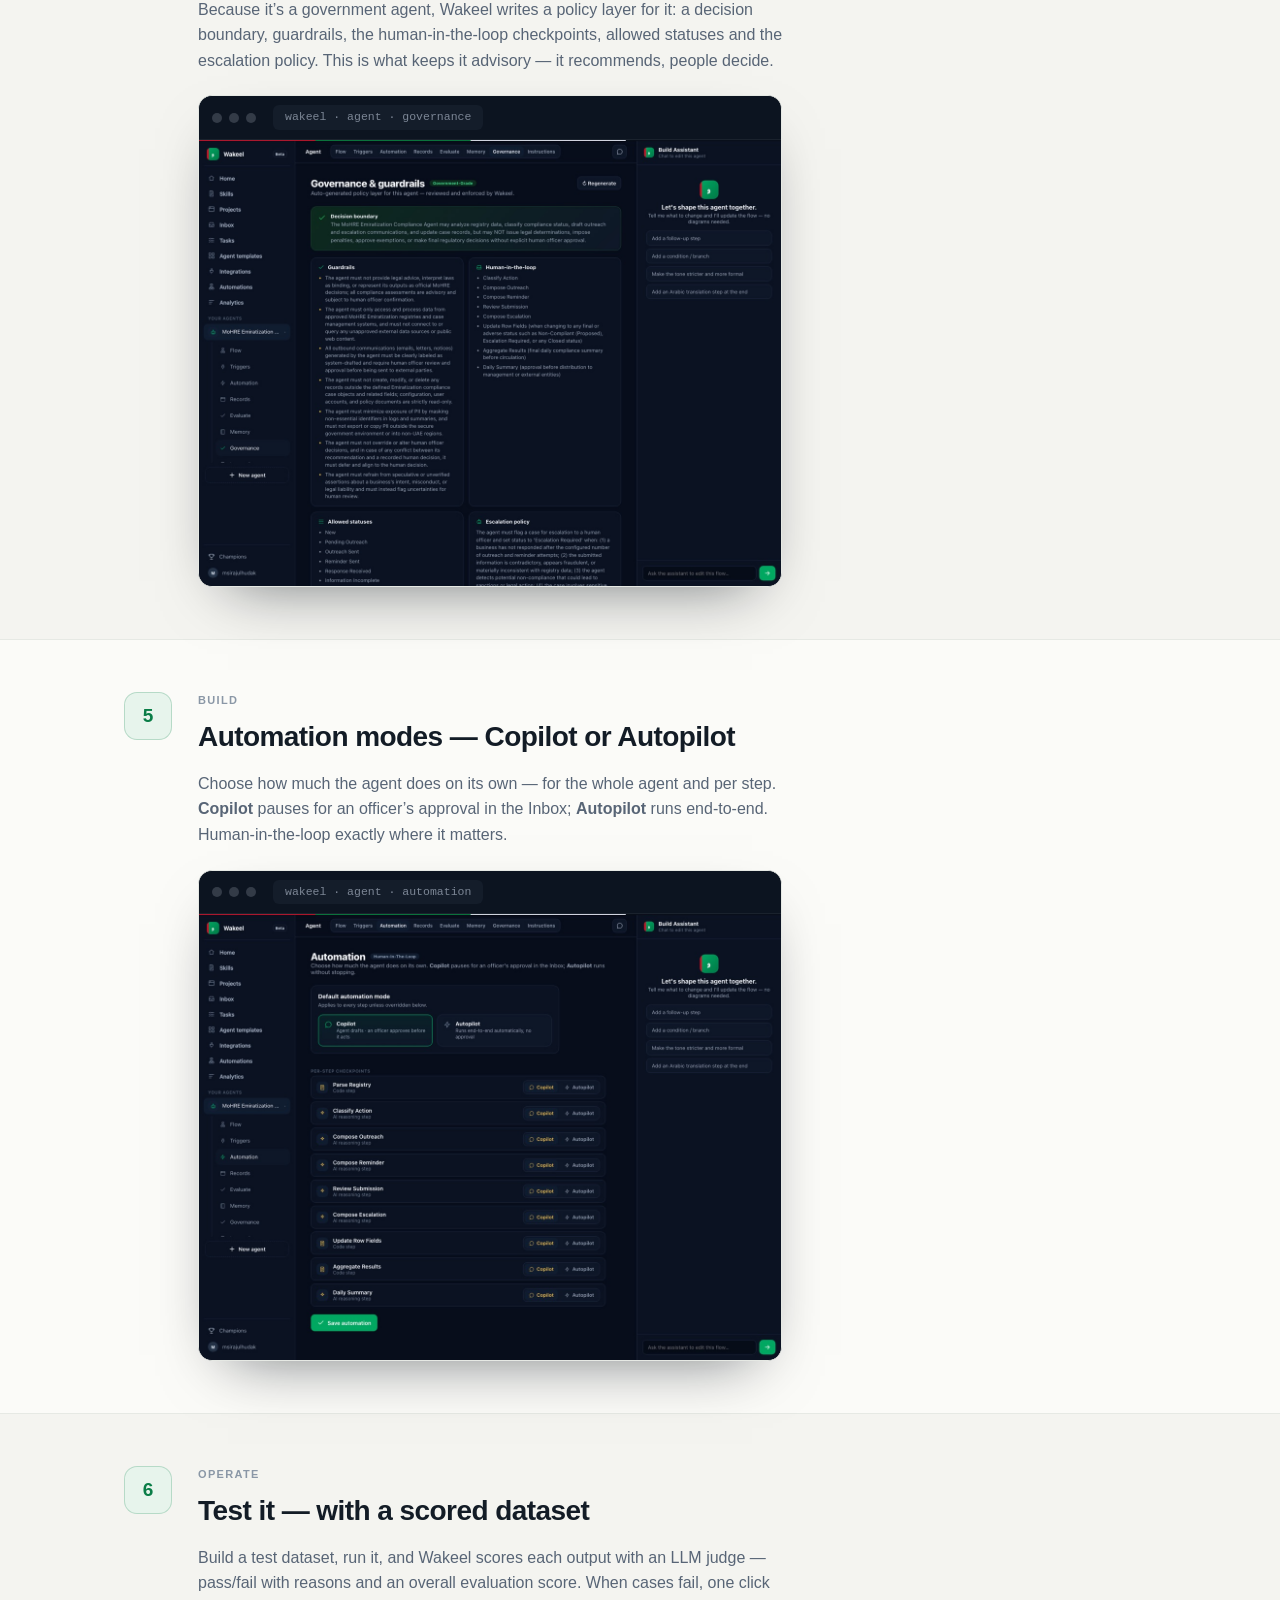
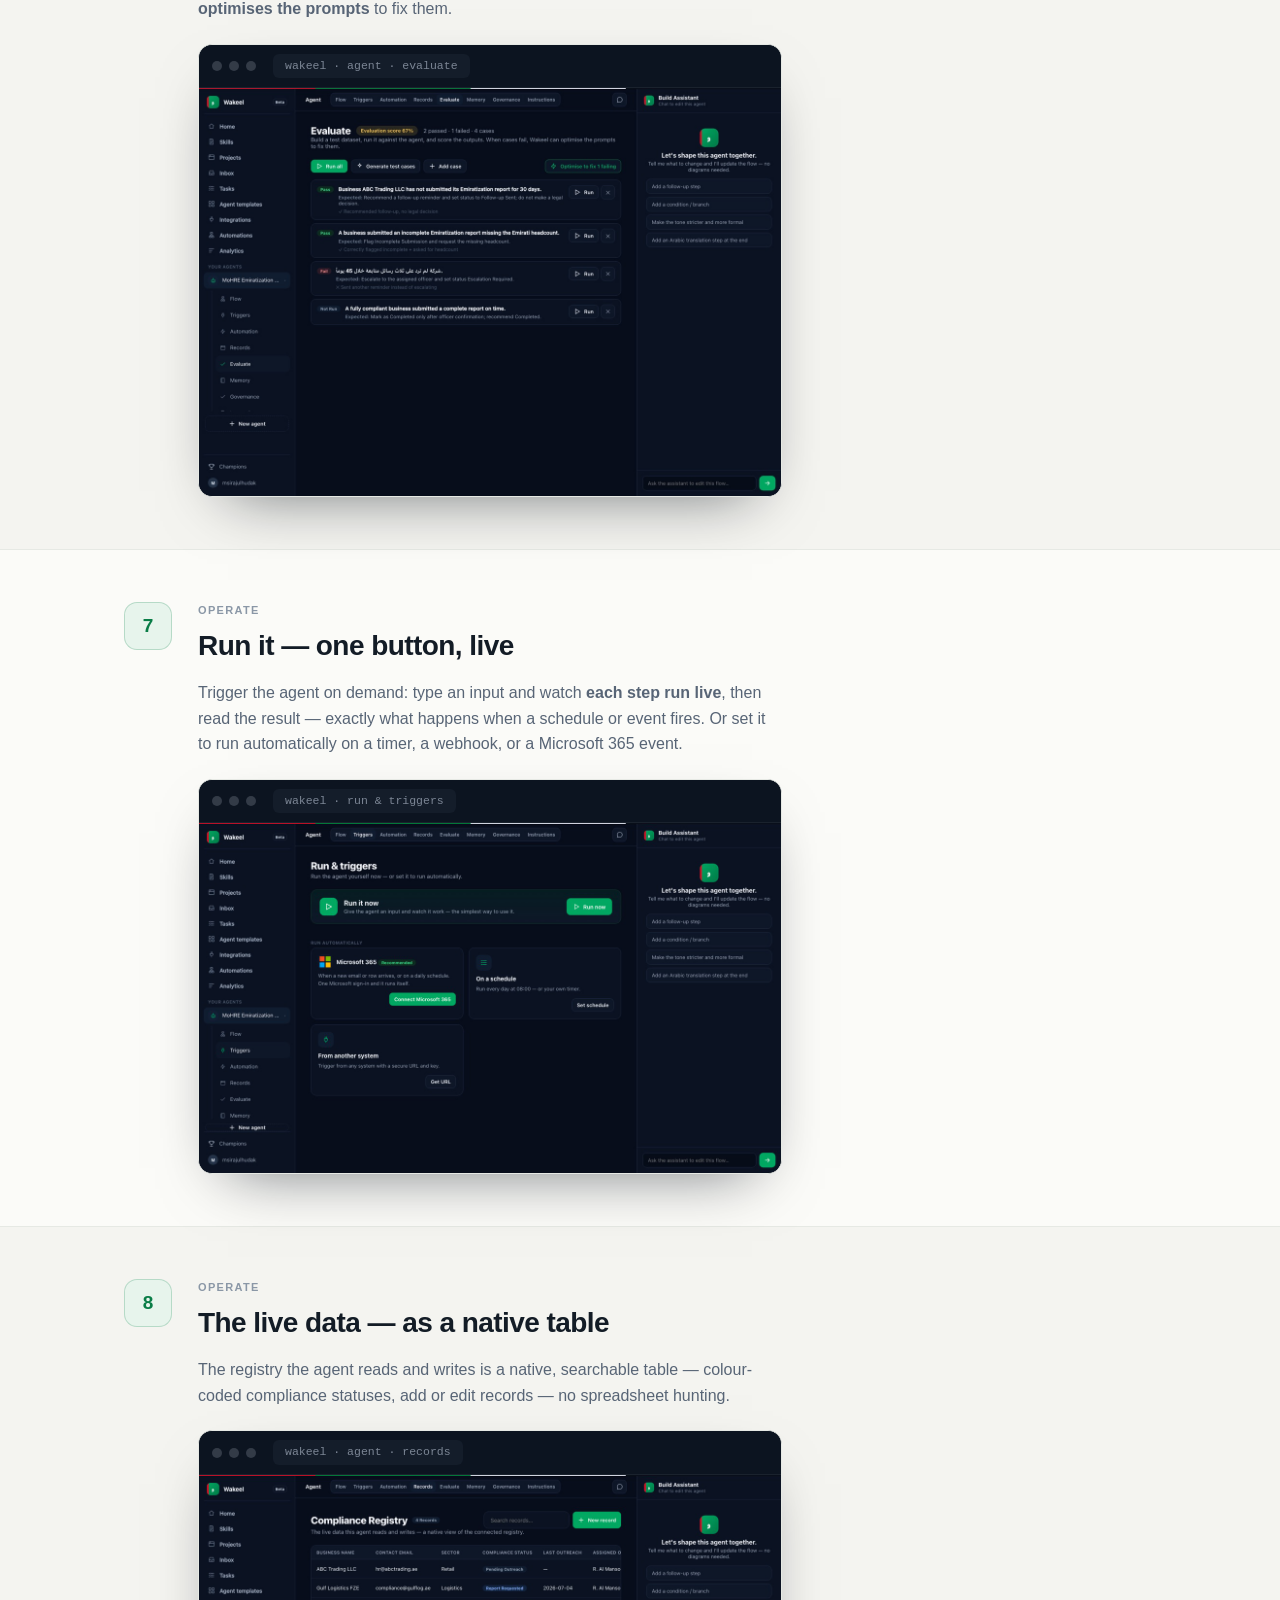
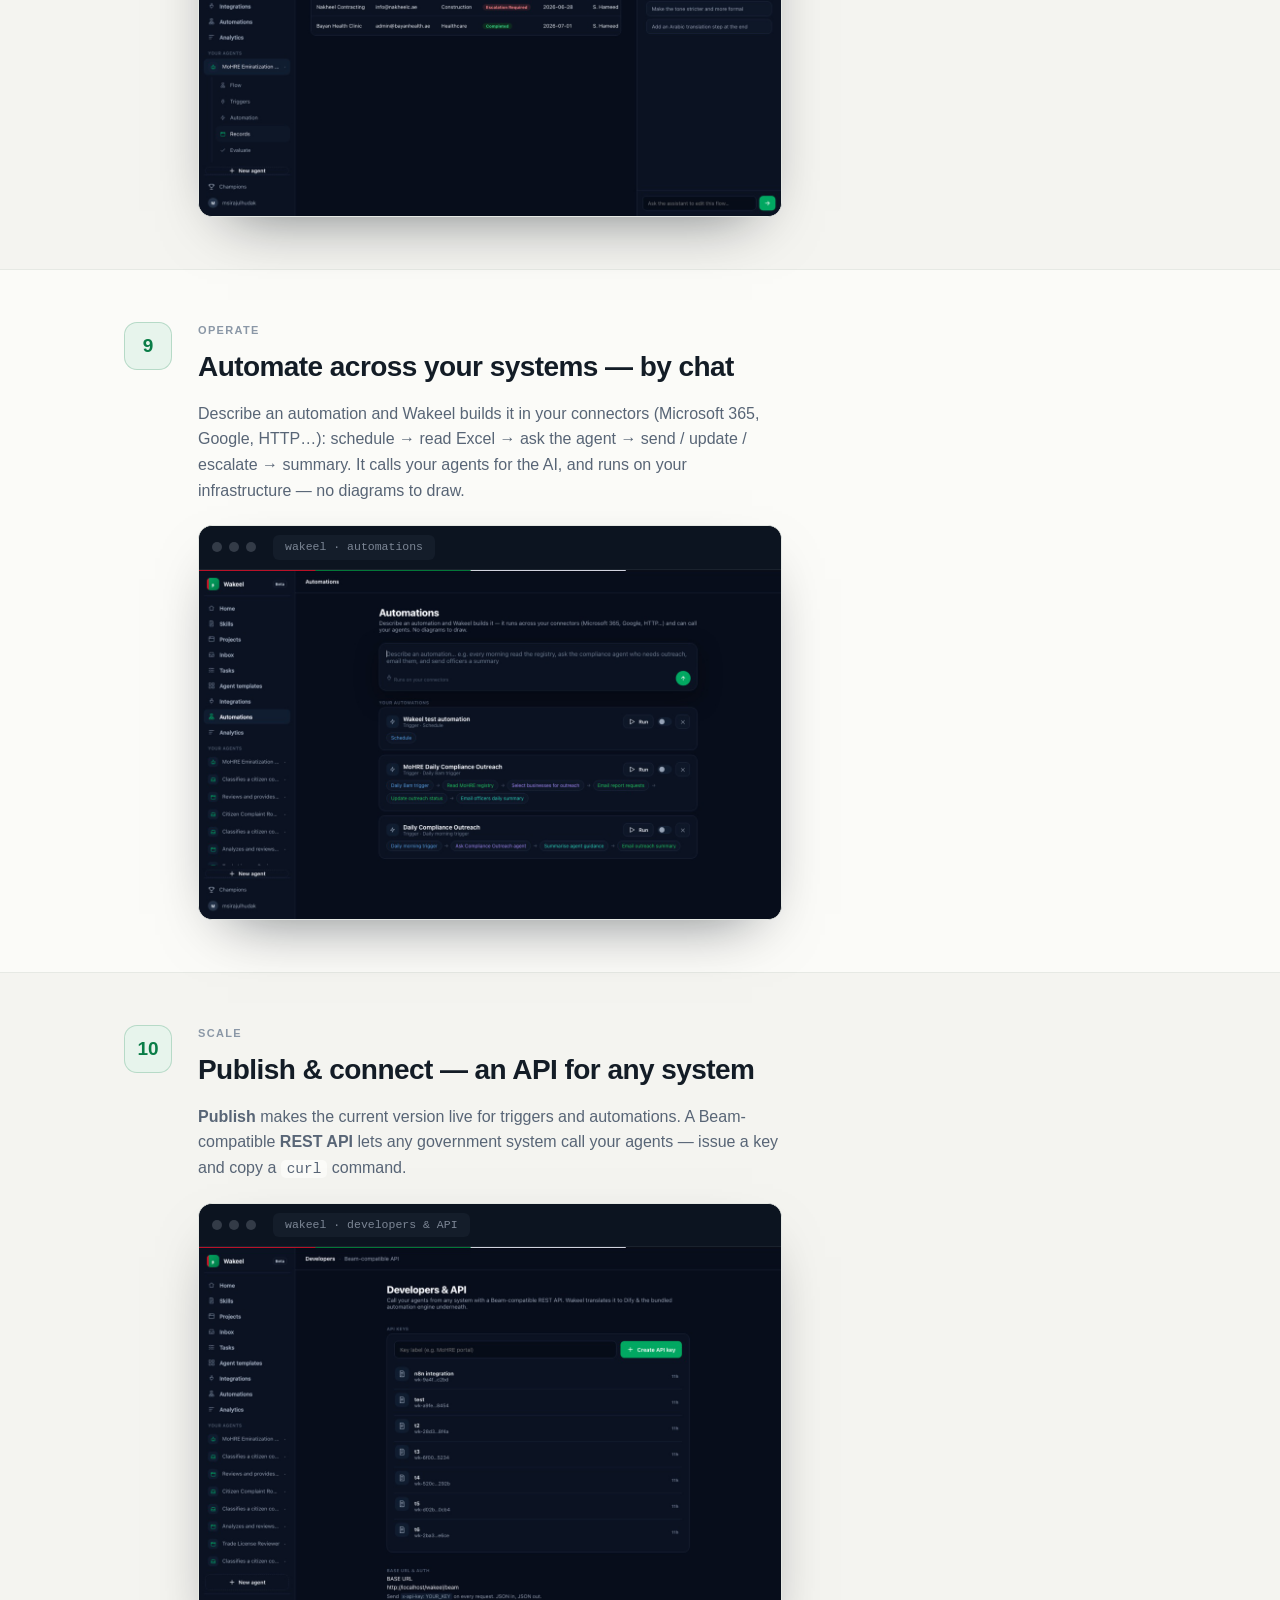
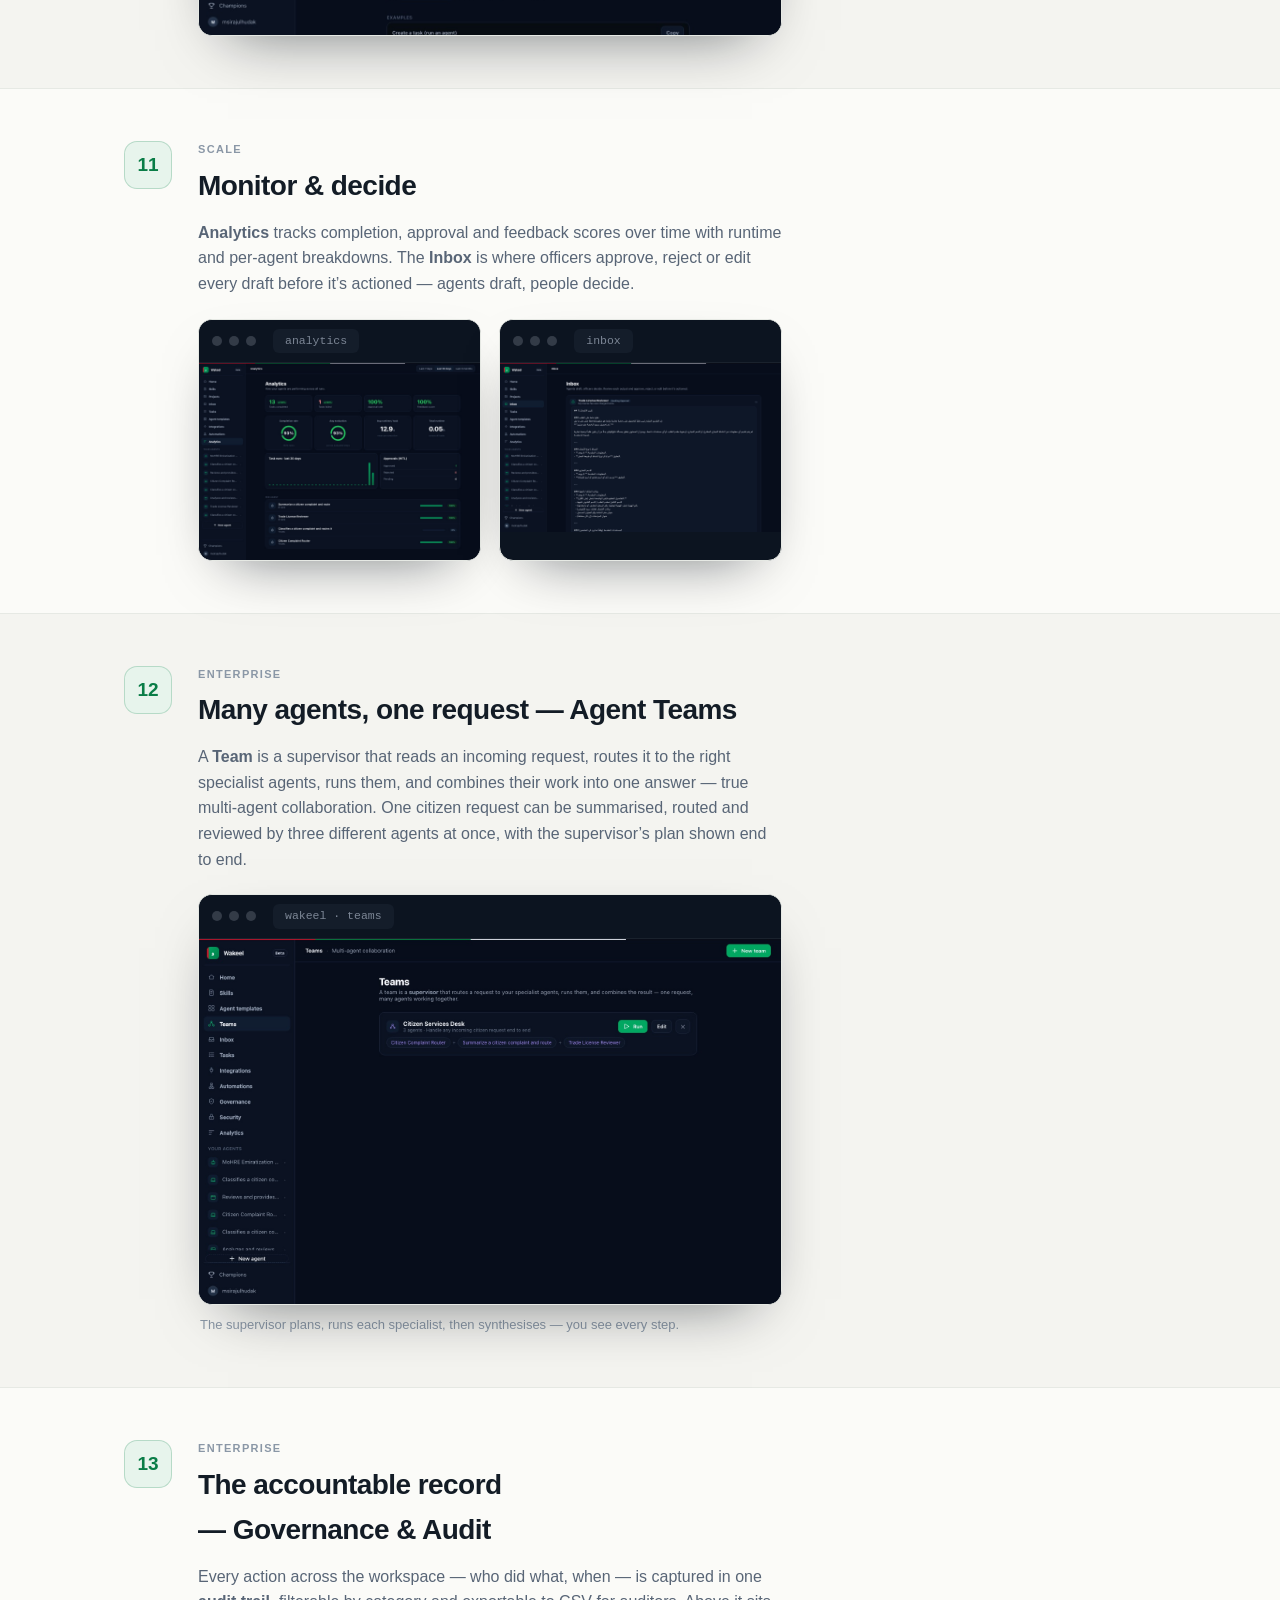
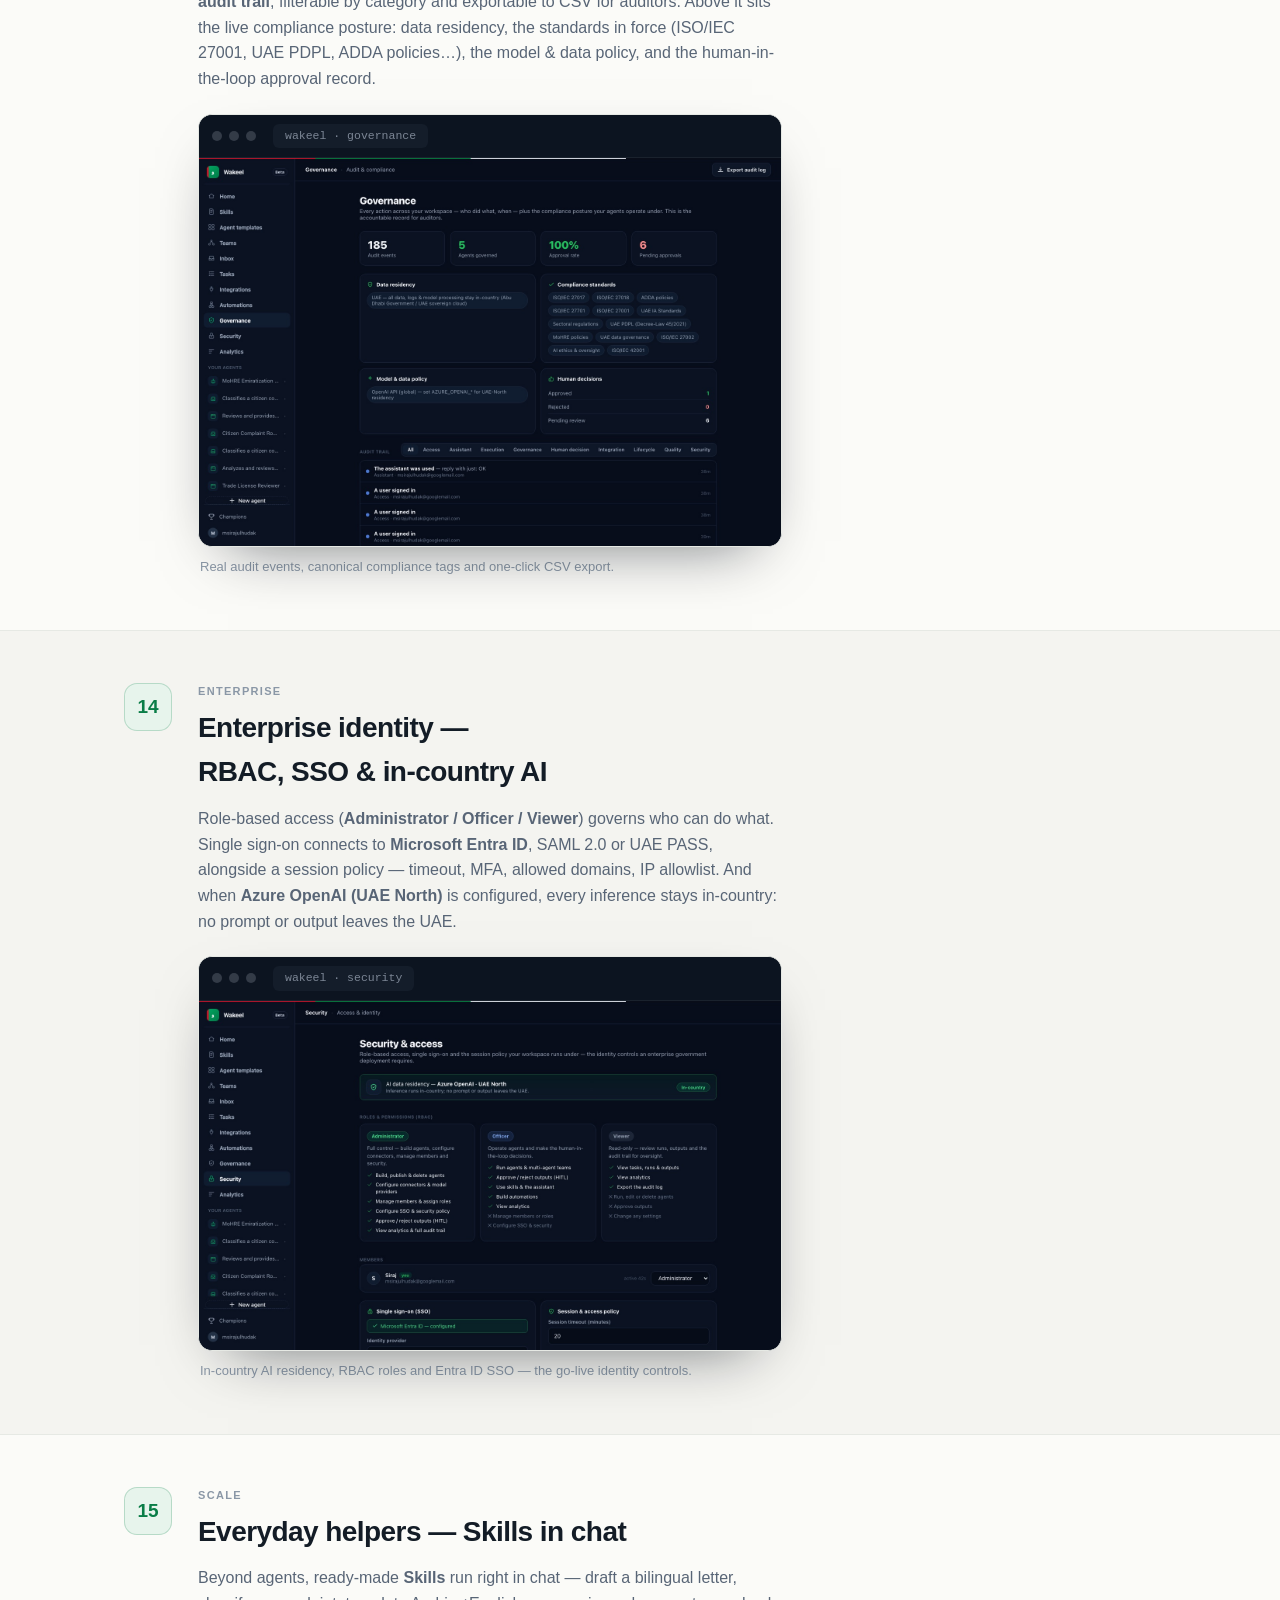
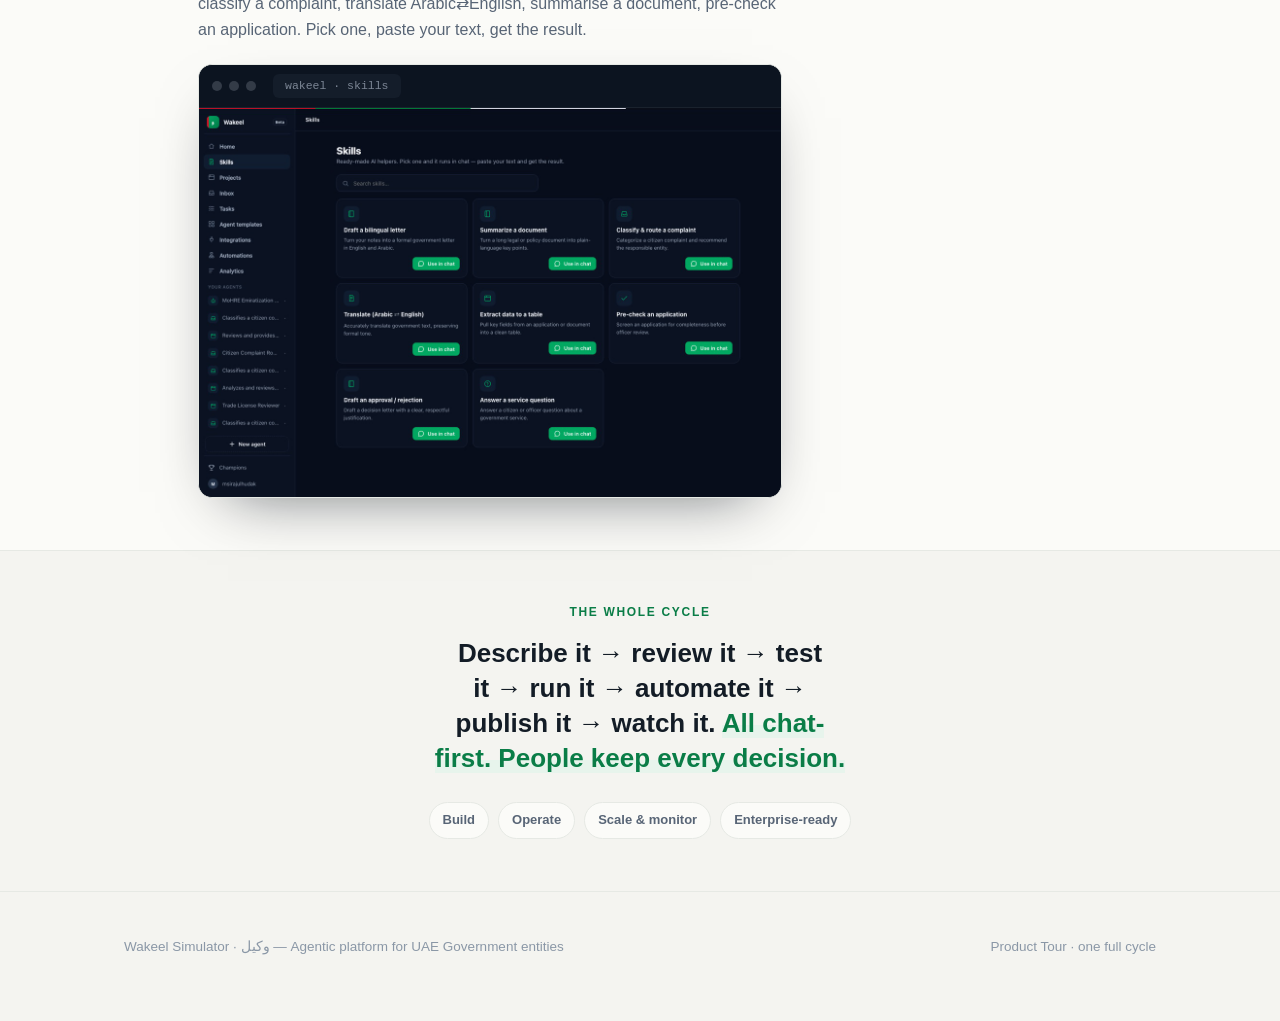
